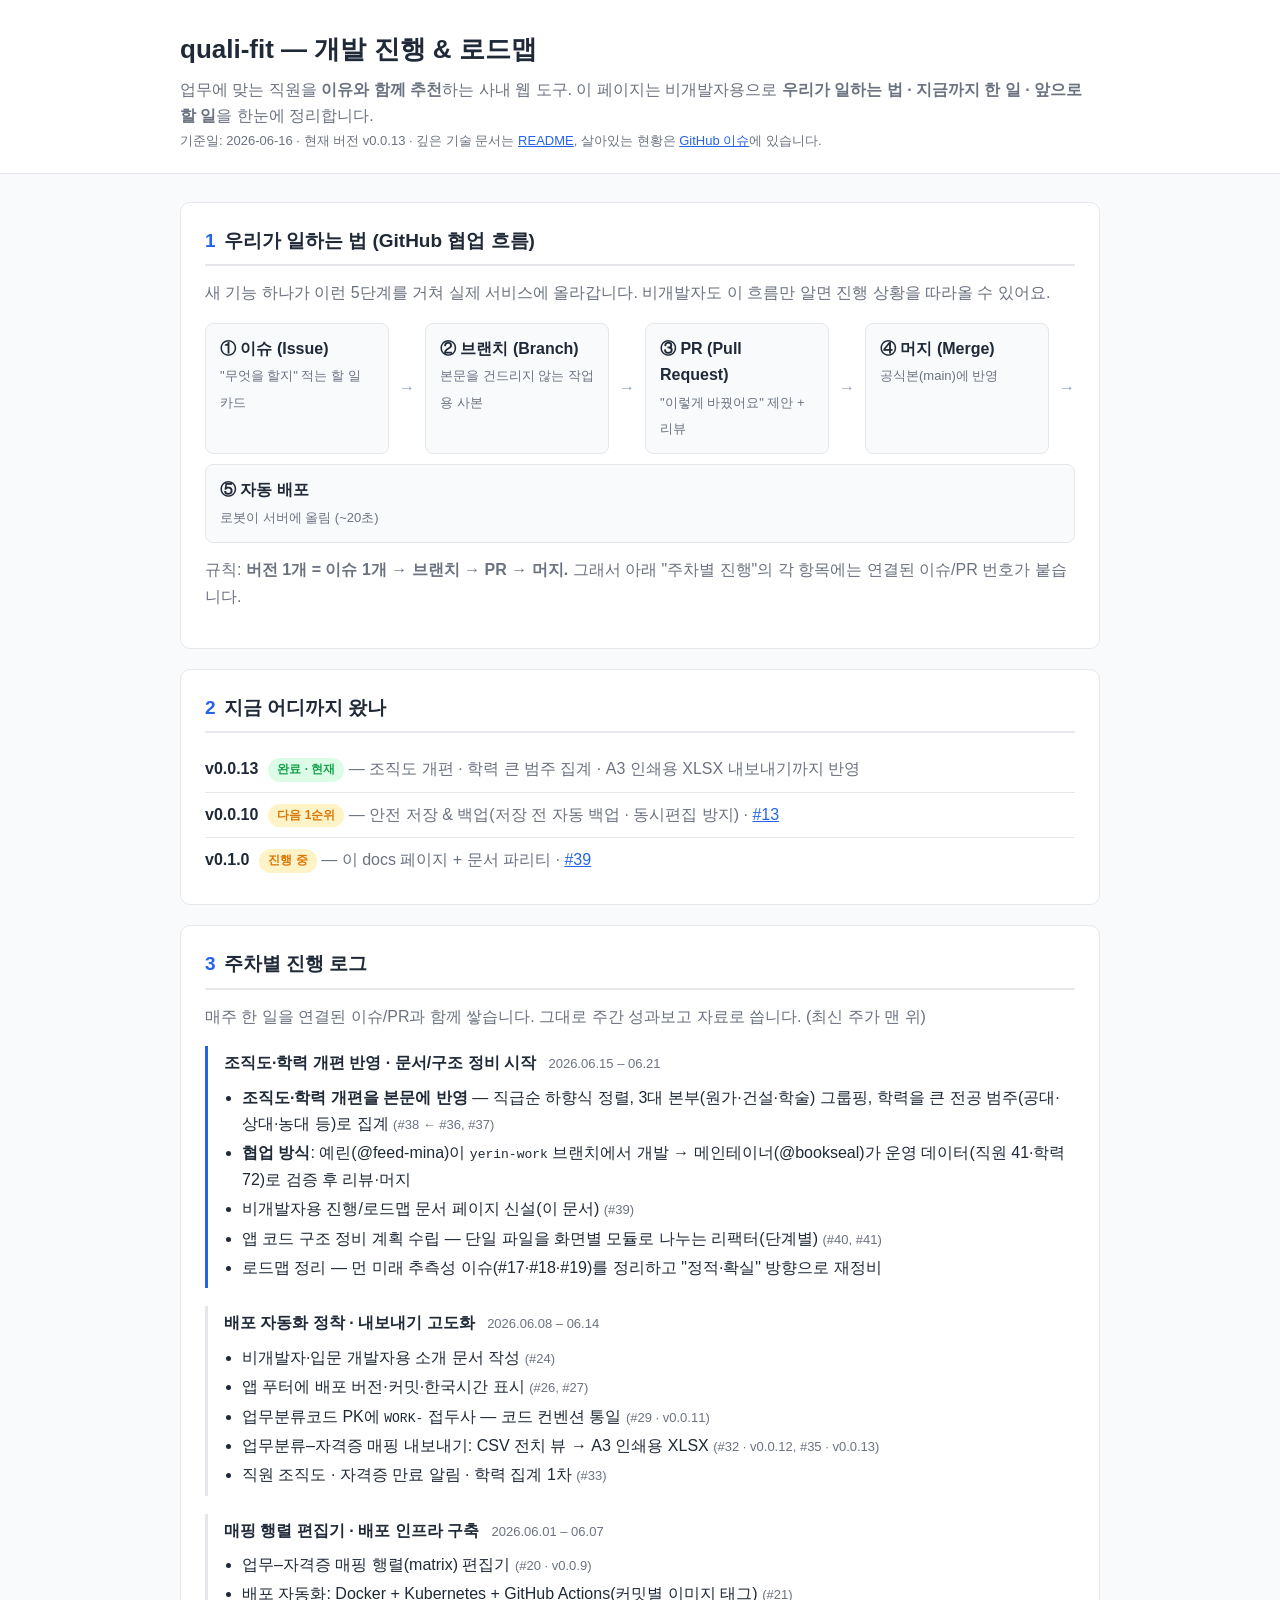
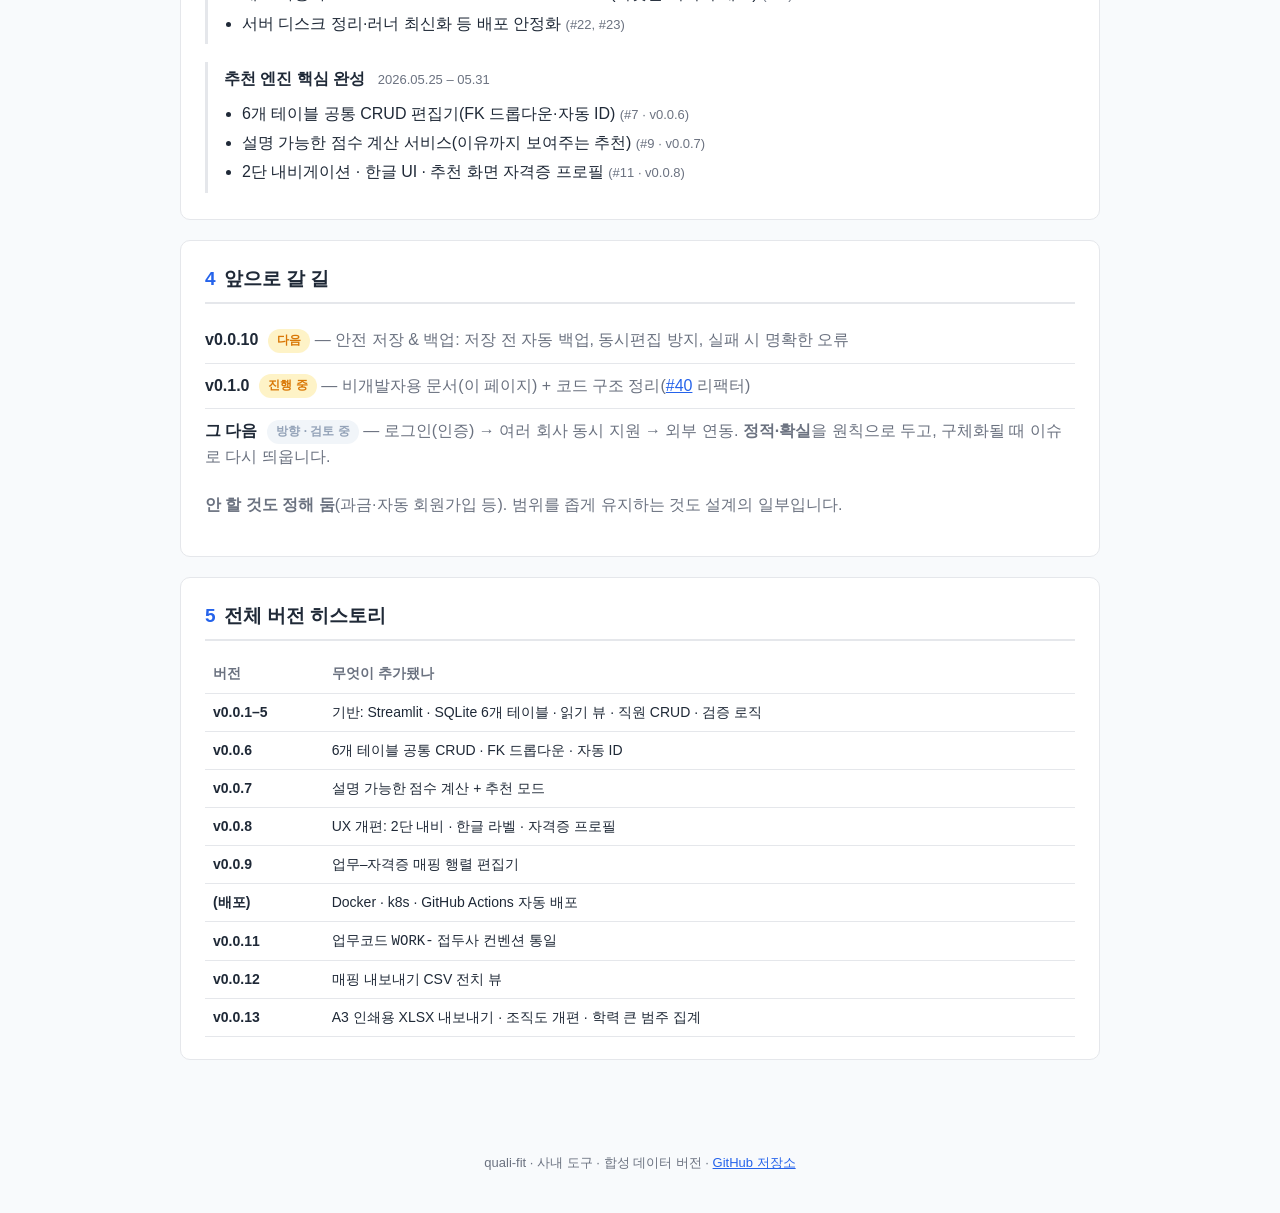
==== docs/index.html @ 5a78678f "docs: 비개발자용 진행/로드맵 정적 페이지 신설 (GitHub Pages) (#39) - docs/index.html + style.css: 순수 HTML/CSS, 빌드/Rea" ====
<!DOCTYPE html>
<html lang="ko">
<head>
  <meta charset="utf-8">
  <meta name="viewport" content="width=device-width, initial-scale=1">
  <title>quali-fit — 개발 진행 & 로드맵</title>
  <link rel="stylesheet" href="style.css">
</head>
<body>

<header class="site">
  <div class="wrap">
    <h1>quali-fit — 개발 진행 &amp; 로드맵</h1>
    <p>업무에 맞는 직원을 <strong>이유와 함께 추천</strong>하는 사내 웹 도구. 이 페이지는 비개발자용으로
       <strong>우리가 일하는 법 · 지금까지 한 일 · 앞으로 할 일</strong>을 한눈에 정리합니다.</p>
    <p class="updated">기준일: 2026-06-16 · 현재 버전 v0.0.13 · 깊은 기술 문서는
       <a href="https://github.com/bookseal/quali-fit/blob/main/README.md">README</a>,
       살아있는 현황은 <a href="https://github.com/bookseal/quali-fit/issues">GitHub 이슈</a>에 있습니다.</p>
  </div>
</header>

<main>
<div class="wrap">

  <!-- 1. 우리가 일하는 법 -->
  <section class="card">
    <h2><span class="num">1</span>우리가 일하는 법 (GitHub 협업 흐름)</h2>
    <p class="lead">새 기능 하나가 이런 5단계를 거쳐 실제 서비스에 올라갑니다. 비개발자도 이 흐름만 알면 진행 상황을 따라올 수 있어요.</p>
    <div class="flow">
      <div class="step"><span class="k">① 이슈 (Issue)</span><span class="d">"무엇을 할지" 적는 할 일 카드</span></div>
      <div class="arrow">→</div>
      <div class="step"><span class="k">② 브랜치 (Branch)</span><span class="d">본문을 건드리지 않는 작업용 사본</span></div>
      <div class="arrow">→</div>
      <div class="step"><span class="k">③ PR (Pull Request)</span><span class="d">"이렇게 바꿨어요" 제안 + 리뷰</span></div>
      <div class="arrow">→</div>
      <div class="step"><span class="k">④ 머지 (Merge)</span><span class="d">공식본(main)에 반영</span></div>
      <div class="arrow">→</div>
      <div class="step"><span class="k">⑤ 자동 배포</span><span class="d">로봇이 서버에 올림 (~20초)</span></div>
    </div>
    <p class="lead" style="margin-top:14px;">규칙: <strong>버전 1개 = 이슈 1개 → 브랜치 → PR → 머지.</strong>
       그래서 아래 "주차별 진행"의 각 항목에는 연결된 이슈/PR 번호가 붙습니다.</p>
  </section>

  <!-- 2. 지금 어디까지 -->
  <section class="card">
    <h2><span class="num">2</span>지금 어디까지 왔나</h2>
    <ul class="road">
      <li><span class="ver">v0.0.13</span><span class="badge done">완료 · 현재</span>
        <span class="desc"> — 조직도 개편 · 학력 큰 범주 집계 · A3 인쇄용 XLSX 내보내기까지 반영</span></li>
      <li><span class="ver">v0.0.10</span><span class="badge next">다음 1순위</span>
        <span class="desc"> — 안전 저장 &amp; 백업(저장 전 자동 백업 · 동시편집 방지) ·
        <a href="https://github.com/bookseal/quali-fit/issues/13">#13</a></span></li>
      <li><span class="ver">v0.1.0</span><span class="badge next">진행 중</span>
        <span class="desc"> — 이 docs 페이지 + 문서 파리티 ·
        <a href="https://github.com/bookseal/quali-fit/issues/39">#39</a></span></li>
    </ul>
  </section>

  <!-- 3. 주차별 진행 로그 (매주 성과보고와 1:1) -->
  <section class="card">
    <h2><span class="num">3</span>주차별 진행 로그</h2>
    <p class="lead">매주 한 일을 연결된 이슈/PR과 함께 쌓습니다. 그대로 주간 성과보고 자료로 씁니다. (최신 주가 맨 위)</p>

    <!-- 초안: PR 기준 자동 정리. 원장님 보고 전 메인테이너가 검토·수정합니다. -->
    <div class="week current">
      <h3>조직도·학력 개편 반영 · 문서/구조 정비 시작 <span class="range">2026.06.15 – 06.21</span></h3>
      <ul>
        <li><strong>조직도·학력 개편을 본문에 반영</strong> — 직급순 하향식 정렬,
            3대 본부(원가·건설·학술) 그룹핑, 학력을 큰 전공 범주(공대·상대·농대 등)로 집계
            <span class="ref">(#38 ← #36, #37)</span></li>
        <li><strong>협업 방식</strong>: 예린(@feed-mina)이 <code>yerin-work</code> 브랜치에서 개발 →
            메인테이너(@bookseal)가 운영 데이터(직원 41·학력 72)로 검증 후 리뷰·머지</li>
        <li>비개발자용 진행/로드맵 문서 페이지 신설(이 문서) <span class="ref">(#39)</span></li>
        <li>앱 코드 구조 정비 계획 수립 — 단일 파일을 화면별 모듈로 나누는 리팩터(단계별) <span class="ref">(#40, #41)</span></li>
        <li>로드맵 정리 — 먼 미래 추측성 이슈(#17·#18·#19)를 정리하고 "정적·확실" 방향으로 재정비</li>
      </ul>
    </div>

    <div class="week">
      <h3>배포 자동화 정착 · 내보내기 고도화 <span class="range">2026.06.08 – 06.14</span></h3>
      <ul>
        <li>비개발자·입문 개발자용 소개 문서 작성 <span class="ref">(#24)</span></li>
        <li>앱 푸터에 배포 버전·커밋·한국시간 표시 <span class="ref">(#26, #27)</span></li>
        <li>업무분류코드 PK에 <code>WORK-</code> 접두사 — 코드 컨벤션 통일 <span class="ref">(#29 · v0.0.11)</span></li>
        <li>업무분류–자격증 매핑 내보내기: CSV 전치 뷰 → A3 인쇄용 XLSX <span class="ref">(#32 · v0.0.12, #35 · v0.0.13)</span></li>
        <li>직원 조직도 · 자격증 만료 알림 · 학력 집계 1차 <span class="ref">(#33)</span></li>
      </ul>
    </div>

    <div class="week">
      <h3>매핑 행렬 편집기 · 배포 인프라 구축 <span class="range">2026.06.01 – 06.07</span></h3>
      <ul>
        <li>업무–자격증 매핑 행렬(matrix) 편집기 <span class="ref">(#20 · v0.0.9)</span></li>
        <li>배포 자동화: Docker + Kubernetes + GitHub Actions(커밋별 이미지 태그) <span class="ref">(#21)</span></li>
        <li>서버 디스크 정리·러너 최신화 등 배포 안정화 <span class="ref">(#22, #23)</span></li>
      </ul>
    </div>

    <div class="week">
      <h3>추천 엔진 핵심 완성 <span class="range">2026.05.25 – 05.31</span></h3>
      <ul>
        <li>6개 테이블 공통 CRUD 편집기(FK 드롭다운·자동 ID) <span class="ref">(#7 · v0.0.6)</span></li>
        <li>설명 가능한 점수 계산 서비스(이유까지 보여주는 추천) <span class="ref">(#9 · v0.0.7)</span></li>
        <li>2단 내비게이션 · 한글 UI · 추천 화면 자격증 프로필 <span class="ref">(#11 · v0.0.8)</span></li>
      </ul>
    </div>
  </section>

  <!-- 4. 앞으로 -->
  <section class="card">
    <h2><span class="num">4</span>앞으로 갈 길</h2>
    <ul class="road">
      <li><span class="ver">v0.0.10</span><span class="badge next">다음</span>
        <span class="desc"> — 안전 저장 &amp; 백업: 저장 전 자동 백업, 동시편집 방지, 실패 시 명확한 오류</span></li>
      <li><span class="ver">v0.1.0</span><span class="badge next">진행 중</span>
        <span class="desc"> — 비개발자용 문서(이 페이지) + 코드 구조 정리(<a href="https://github.com/bookseal/quali-fit/issues/40">#40</a> 리팩터)</span></li>
      <li><span class="ver">그 다음</span><span class="badge later">방향 · 검토 중</span>
        <span class="desc"> — 로그인(인증) → 여러 회사 동시 지원 → 외부 연동.
        <strong>정적·확실</strong>을 원칙으로 두고, 구체화될 때 이슈로 다시 띄웁니다.</span></li>
    </ul>
    <p class="lead" style="margin-top:12px;"><strong>안 할 것도 정해 둠</strong>(과금·자동 회원가입 등).
       범위를 좁게 유지하는 것도 설계의 일부입니다.</p>
  </section>

  <!-- 5. 전체 버전 표 -->
  <section class="card">
    <h2><span class="num">5</span>전체 버전 히스토리</h2>
    <table class="vh">
      <thead><tr><th>버전</th><th>무엇이 추가됐나</th></tr></thead>
      <tbody>
        <tr><td class="v">v0.0.1–5</td><td>기반: Streamlit · SQLite 6개 테이블 · 읽기 뷰 · 직원 CRUD · 검증 로직</td></tr>
        <tr><td class="v">v0.0.6</td><td>6개 테이블 공통 CRUD · FK 드롭다운 · 자동 ID</td></tr>
        <tr><td class="v">v0.0.7</td><td>설명 가능한 점수 계산 + 추천 모드</td></tr>
        <tr><td class="v">v0.0.8</td><td>UX 개편: 2단 내비 · 한글 라벨 · 자격증 프로필</td></tr>
        <tr><td class="v">v0.0.9</td><td>업무–자격증 매핑 행렬 편집기</td></tr>
        <tr><td class="v">(배포)</td><td>Docker · k8s · GitHub Actions 자동 배포</td></tr>
        <tr><td class="v">v0.0.11</td><td>업무코드 <code>WORK-</code> 접두사 컨벤션 통일</td></tr>
        <tr><td class="v">v0.0.12</td><td>매핑 내보내기 CSV 전치 뷰</td></tr>
        <tr><td class="v">v0.0.13</td><td>A3 인쇄용 XLSX 내보내기 · 조직도 개편 · 학력 큰 범주 집계</td></tr>
      </tbody>
    </table>
  </section>

</div>
</main>

<footer class="site">
  <div class="wrap">
    quali-fit · 사내 도구 · 합성 데이터 버전 ·
    <a href="https://github.com/bookseal/quali-fit">GitHub 저장소</a>
  </div>
</footer>

</body>
</html>
---- docs/style.css ----
/* quali-fit 로드맵/진행 docs — 순수 정적 CSS (빌드 없음).
   원칙: 정적·확실, 노트북/모니터 폭 기준, 인쇄(A4) 가능, 외부 의존 없음. */

:root {
  --ink: #1f2937;
  --muted: #6b7280;
  --line: #e5e7eb;
  --bg: #ffffff;
  --soft: #f8fafc;
  --accent: #2563eb;
  --done: #16a34a;
  --next: #d97706;
  --later: #94a3b8;
  --maxw: 960px;
}

* { box-sizing: border-box; }

body {
  margin: 0;
  color: var(--ink);
  background: var(--soft);
  font-family: -apple-system, BlinkMacSystemFont, "Apple SD Gothic Neo",
    "Malgun Gothic", "Noto Sans KR", "Segoe UI", sans-serif;
  line-height: 1.65;
}

.wrap { max-width: var(--maxw); margin: 0 auto; padding: 0 20px; }

header.site {
  background: var(--bg);
  border-bottom: 1px solid var(--line);
}
header.site .wrap { padding-top: 28px; padding-bottom: 22px; }
header.site h1 { margin: 0 0 6px; font-size: 26px; }
header.site p { margin: 0; color: var(--muted); }
.updated { font-size: 13px; color: var(--muted); margin-top: 10px; }

main .wrap { padding-top: 8px; padding-bottom: 48px; }

section.card {
  background: var(--bg);
  border: 1px solid var(--line);
  border-radius: 10px;
  padding: 22px 24px;
  margin: 20px 0;
}
section.card > h2 {
  margin: 0 0 14px;
  font-size: 19px;
  padding-bottom: 8px;
  border-bottom: 2px solid var(--line);
}
section.card > h2 .num { color: var(--accent); margin-right: 8px; }

p.lead { color: var(--muted); margin-top: 0; }

/* 우리가 일하는 법 — 단계 흐름 (순수 CSS, JS 없음) */
.flow {
  display: flex;
  flex-wrap: wrap;
  gap: 10px;
  margin: 6px 0 4px;
}
.flow .step {
  flex: 1 1 150px;
  background: var(--soft);
  border: 1px solid var(--line);
  border-radius: 8px;
  padding: 12px 14px;
}
.flow .step .k { font-weight: 700; display: block; }
.flow .step .d { font-size: 13px; color: var(--muted); }
.flow .arrow { align-self: center; color: var(--later); font-weight: 700; }

/* 상태 뱃지 */
.badge {
  display: inline-block;
  font-size: 12px;
  font-weight: 700;
  padding: 2px 9px;
  border-radius: 999px;
  vertical-align: middle;
}
.badge.done { background: #dcfce7; color: var(--done); }
.badge.next { background: #fef3c7; color: var(--next); }
.badge.later { background: #f1f5f9; color: var(--later); }

/* 주차별 진행 로그 */
.week {
  border-left: 3px solid var(--line);
  padding: 4px 0 4px 16px;
  margin: 0 0 4px;
}
.week + .week { margin-top: 18px; }
.week.current { border-left-color: var(--accent); }
.week h3 { margin: 0 0 2px; font-size: 16px; }
.week .range { color: var(--muted); font-size: 13px; font-weight: 400; margin-left: 8px; }
.week ul { margin: 8px 0 0; padding-left: 18px; }
.week li { margin: 3px 0; }
.week .ref { color: var(--muted); font-size: 13px; }

/* 로드맵 */
.road { list-style: none; margin: 0; padding: 0; }
.road li { padding: 9px 0; border-bottom: 1px solid var(--line); }
.road li:last-child { border-bottom: none; }
.road .ver { font-weight: 700; margin-right: 10px; }
.road .desc { color: var(--muted); }

table.vh { width: 100%; border-collapse: collapse; font-size: 14px; }
table.vh th, table.vh td { text-align: left; padding: 7px 8px; border-bottom: 1px solid var(--line); }
table.vh th { color: var(--muted); font-weight: 600; }
table.vh td.v { font-weight: 700; white-space: nowrap; }

a { color: var(--accent); }
footer.site { color: var(--muted); font-size: 13px; text-align: center; padding: 24px 0 40px; }

/* 인쇄(A4) — 주간 성과보고 출력용 */
@media print {
  body { background: #fff; }
  section.card { border: none; padding: 8px 0; margin: 8px 0; page-break-inside: avoid; }
  header.site { border-bottom: 1px solid #000; }
  a { color: #000; text-decoration: none; }
  .badge { border: 1px solid #999; }
}
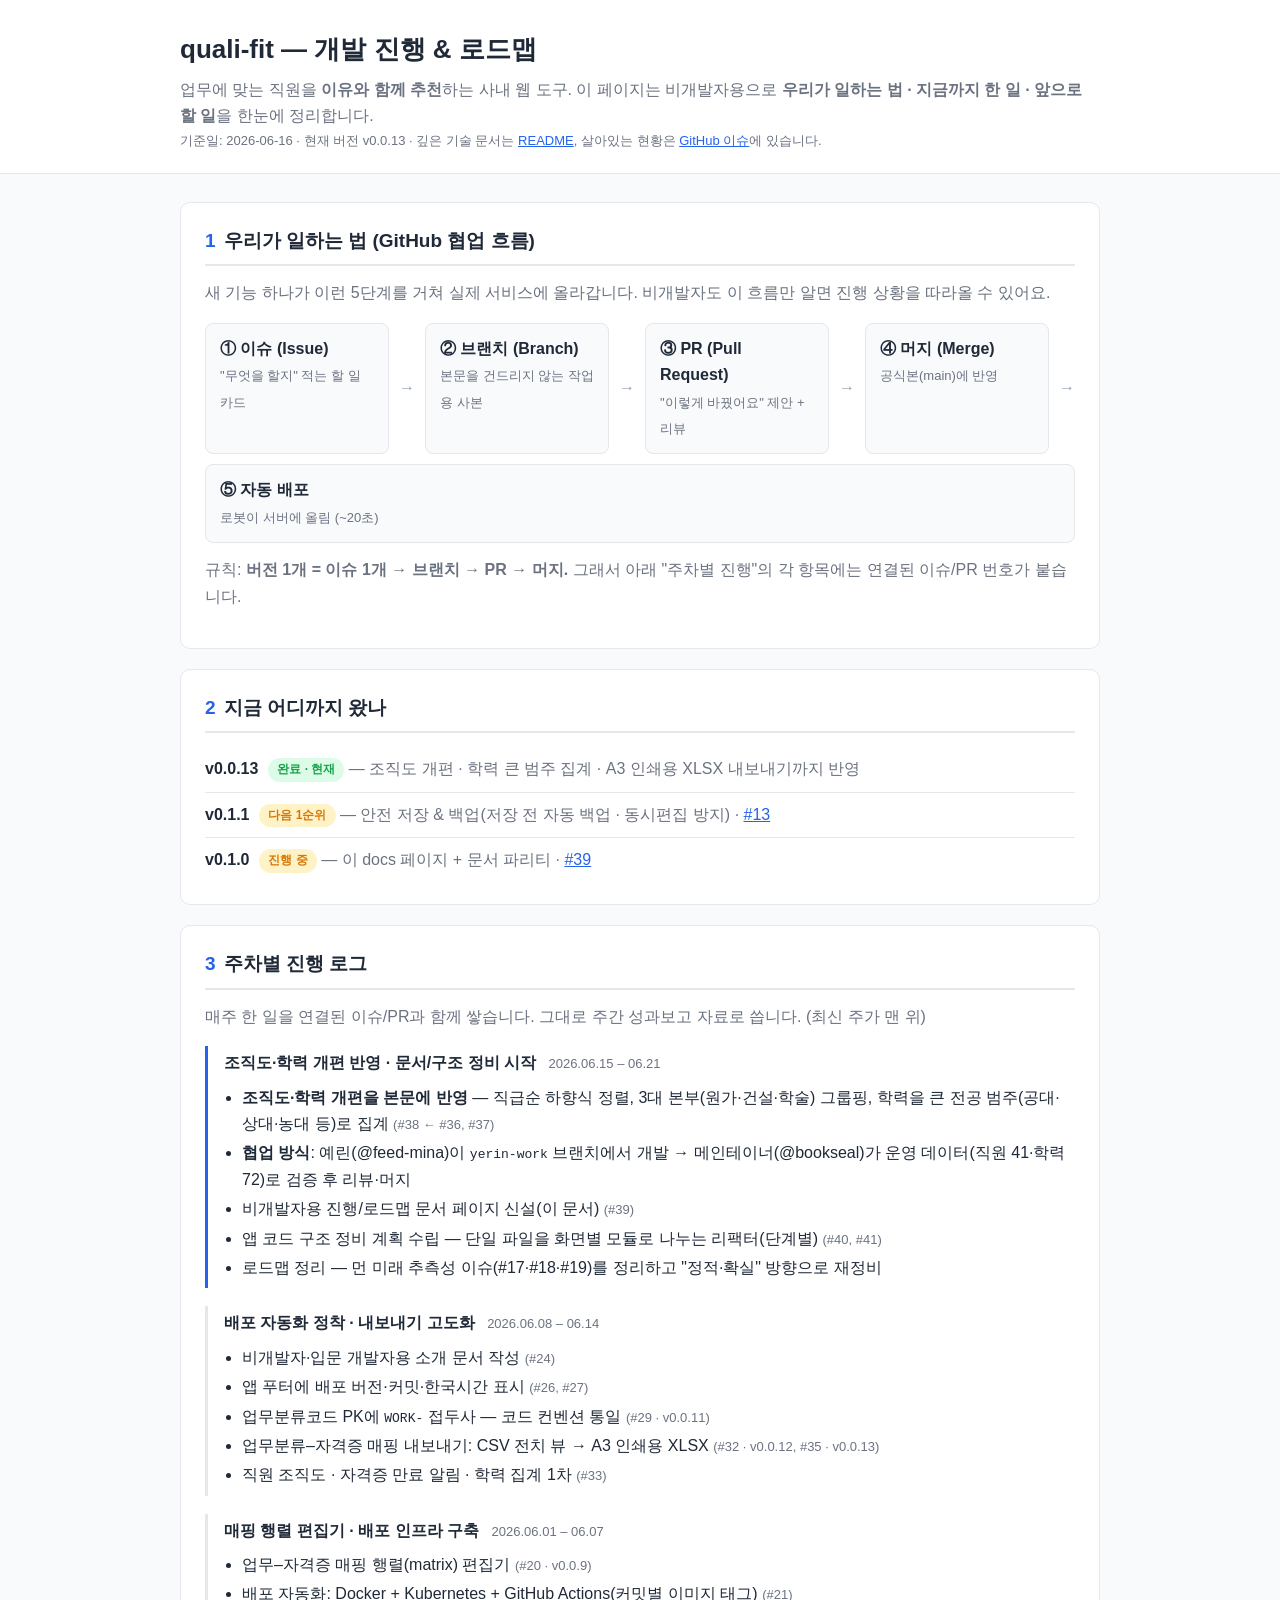
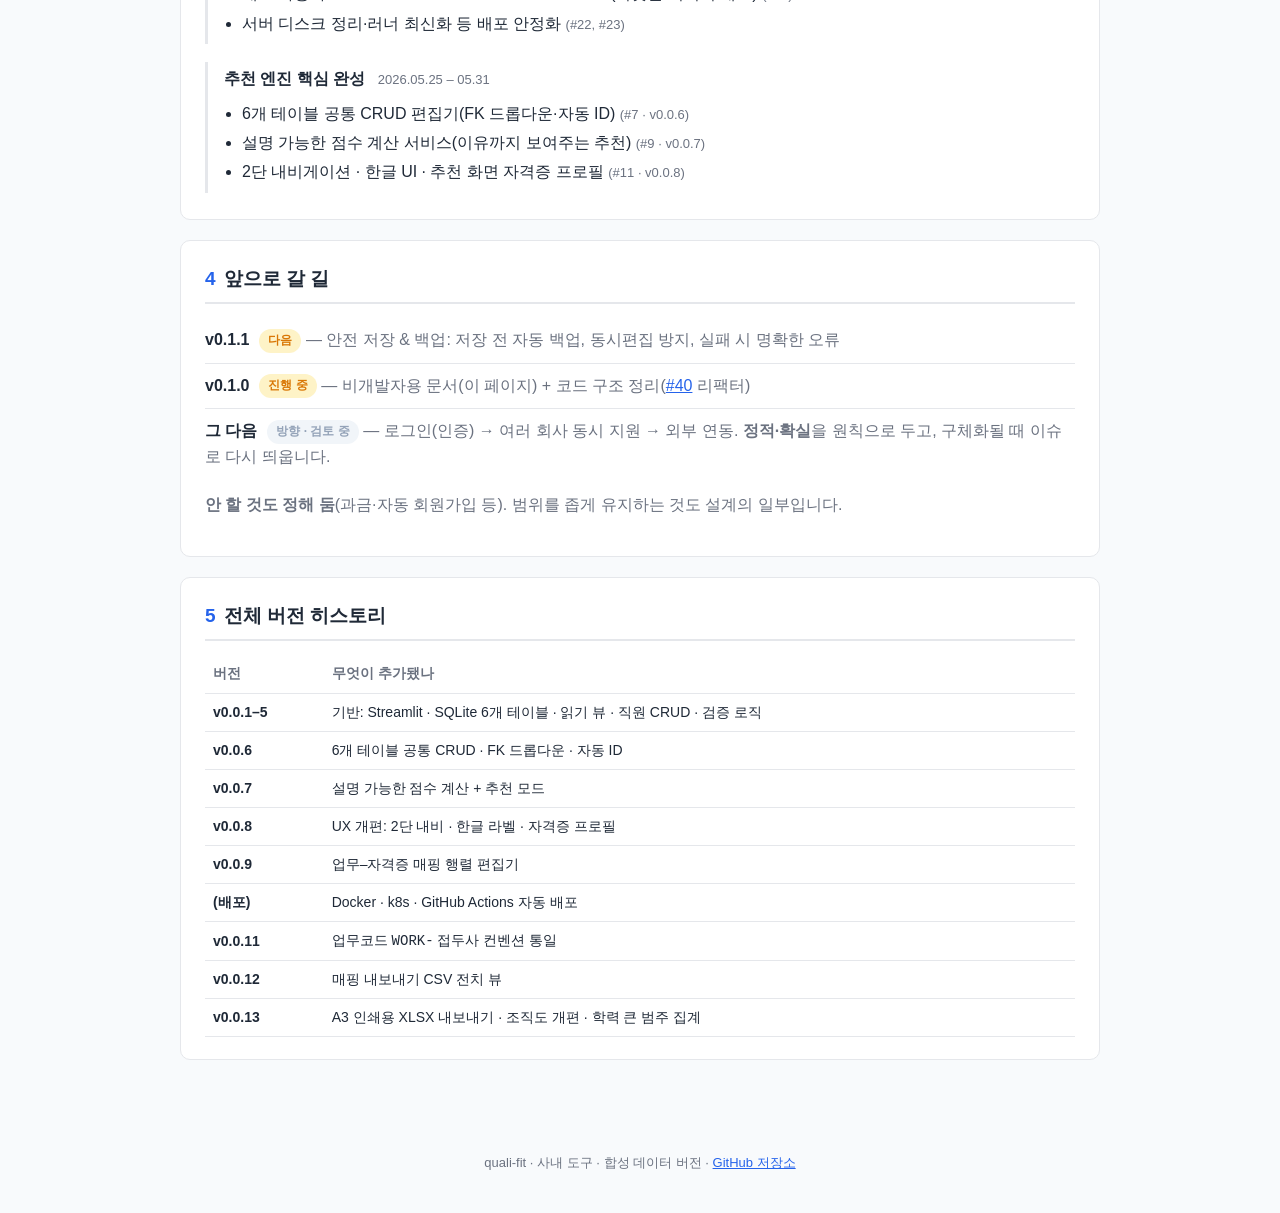
==== commit 994275e1: "docs: 다음 버전 라벨 v0.0.10 → v0.1.1 (진행 페이지) (#13) docs 페이지가 v0.1.0이 되면서 안전저장/백업을 v0.1.1로 재명명.  Co-Autho" ====
--- a/docs/index.html
+++ b/docs/index.html
@@ -47,7 +47,7 @@
     <ul class="road">
       <li><span class="ver">v0.0.13</span><span class="badge done">완료 · 현재</span>
         <span class="desc"> — 조직도 개편 · 학력 큰 범주 집계 · A3 인쇄용 XLSX 내보내기까지 반영</span></li>
-      <li><span class="ver">v0.0.10</span><span class="badge next">다음 1순위</span>
+      <li><span class="ver">v0.1.1</span><span class="badge next">다음 1순위</span>
         <span class="desc"> — 안전 저장 &amp; 백업(저장 전 자동 백업 · 동시편집 방지) ·
         <a href="https://github.com/bookseal/quali-fit/issues/13">#13</a></span></li>
       <li><span class="ver">v0.1.0</span><span class="badge next">진행 중</span>
@@ -110,7 +110,7 @@
   <section class="card">
     <h2><span class="num">4</span>앞으로 갈 길</h2>
     <ul class="road">
-      <li><span class="ver">v0.0.10</span><span class="badge next">다음</span>
+      <li><span class="ver">v0.1.1</span><span class="badge next">다음</span>
         <span class="desc"> — 안전 저장 &amp; 백업: 저장 전 자동 백업, 동시편집 방지, 실패 시 명확한 오류</span></li>
       <li><span class="ver">v0.1.0</span><span class="badge next">진행 중</span>
         <span class="desc"> — 비개발자용 문서(이 페이지) + 코드 구조 정리(<a href="https://github.com/bookseal/quali-fit/issues/40">#40</a> 리팩터)</span></li>
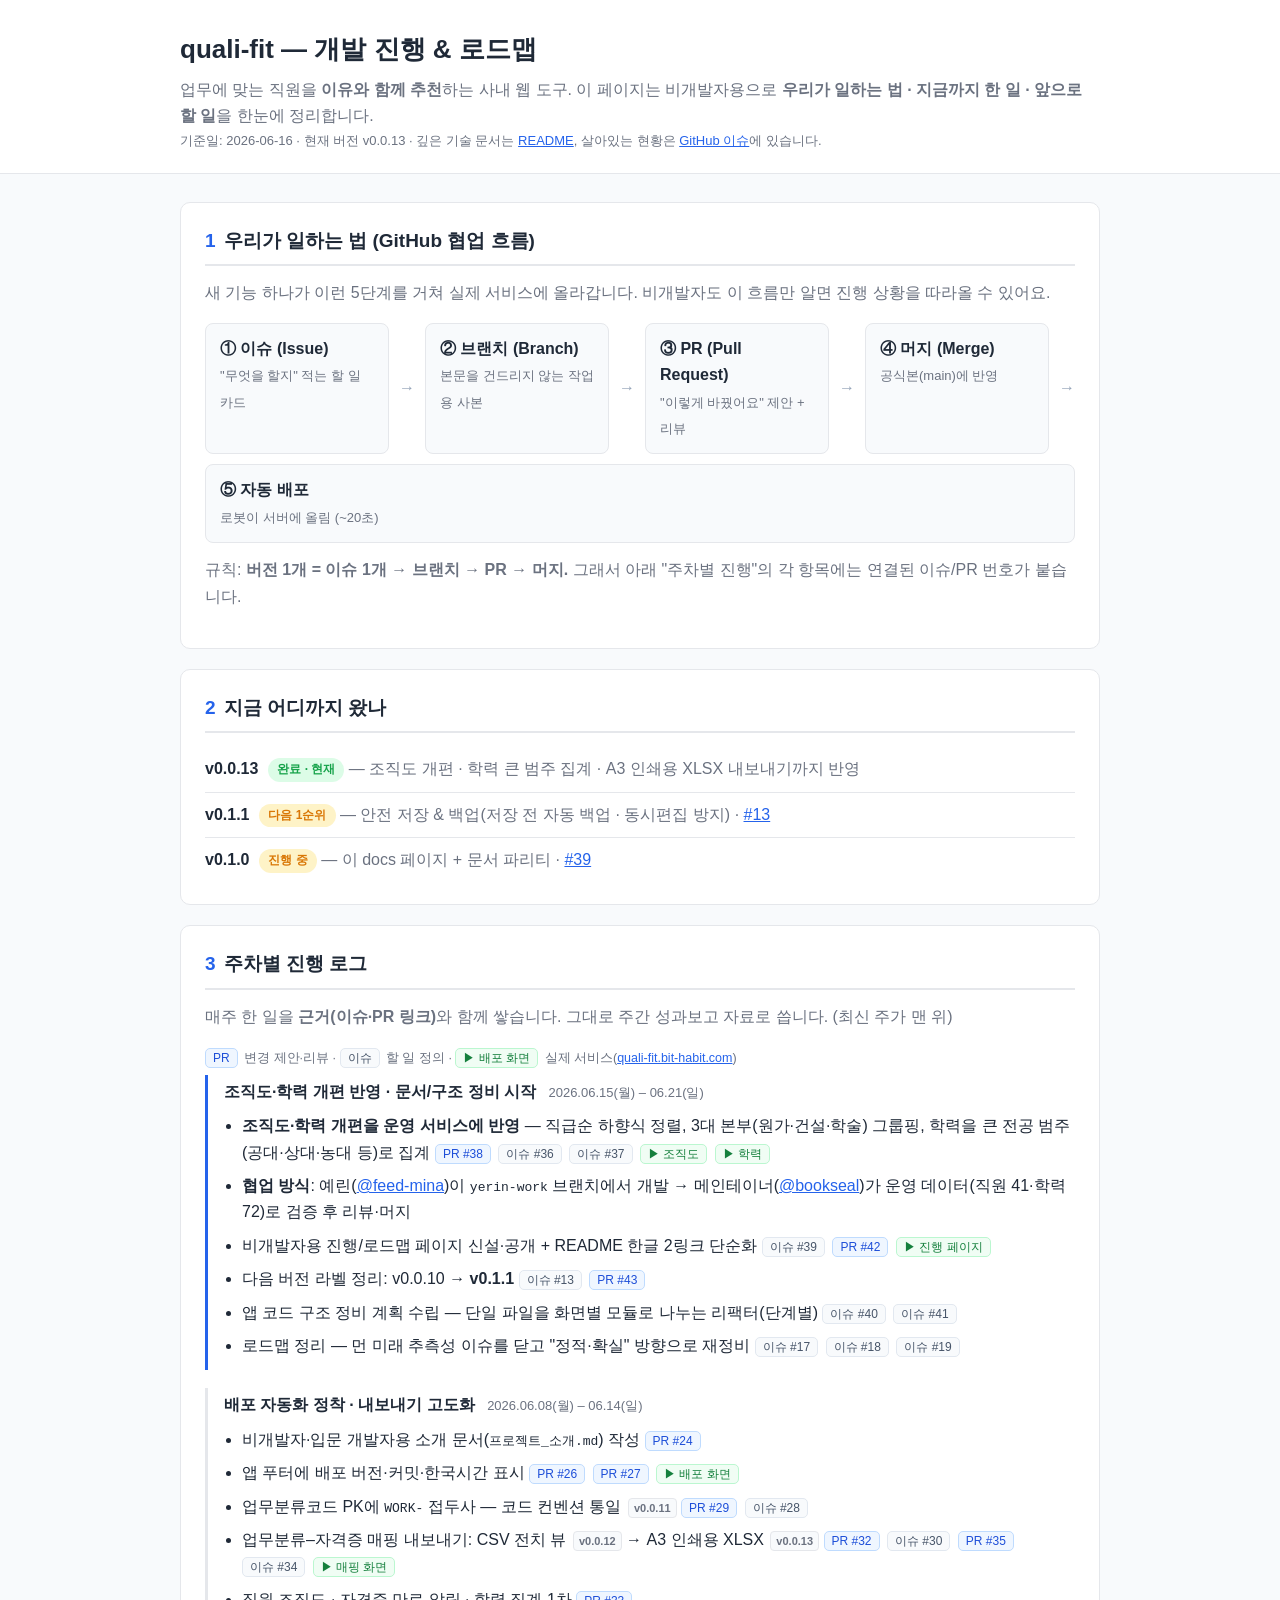
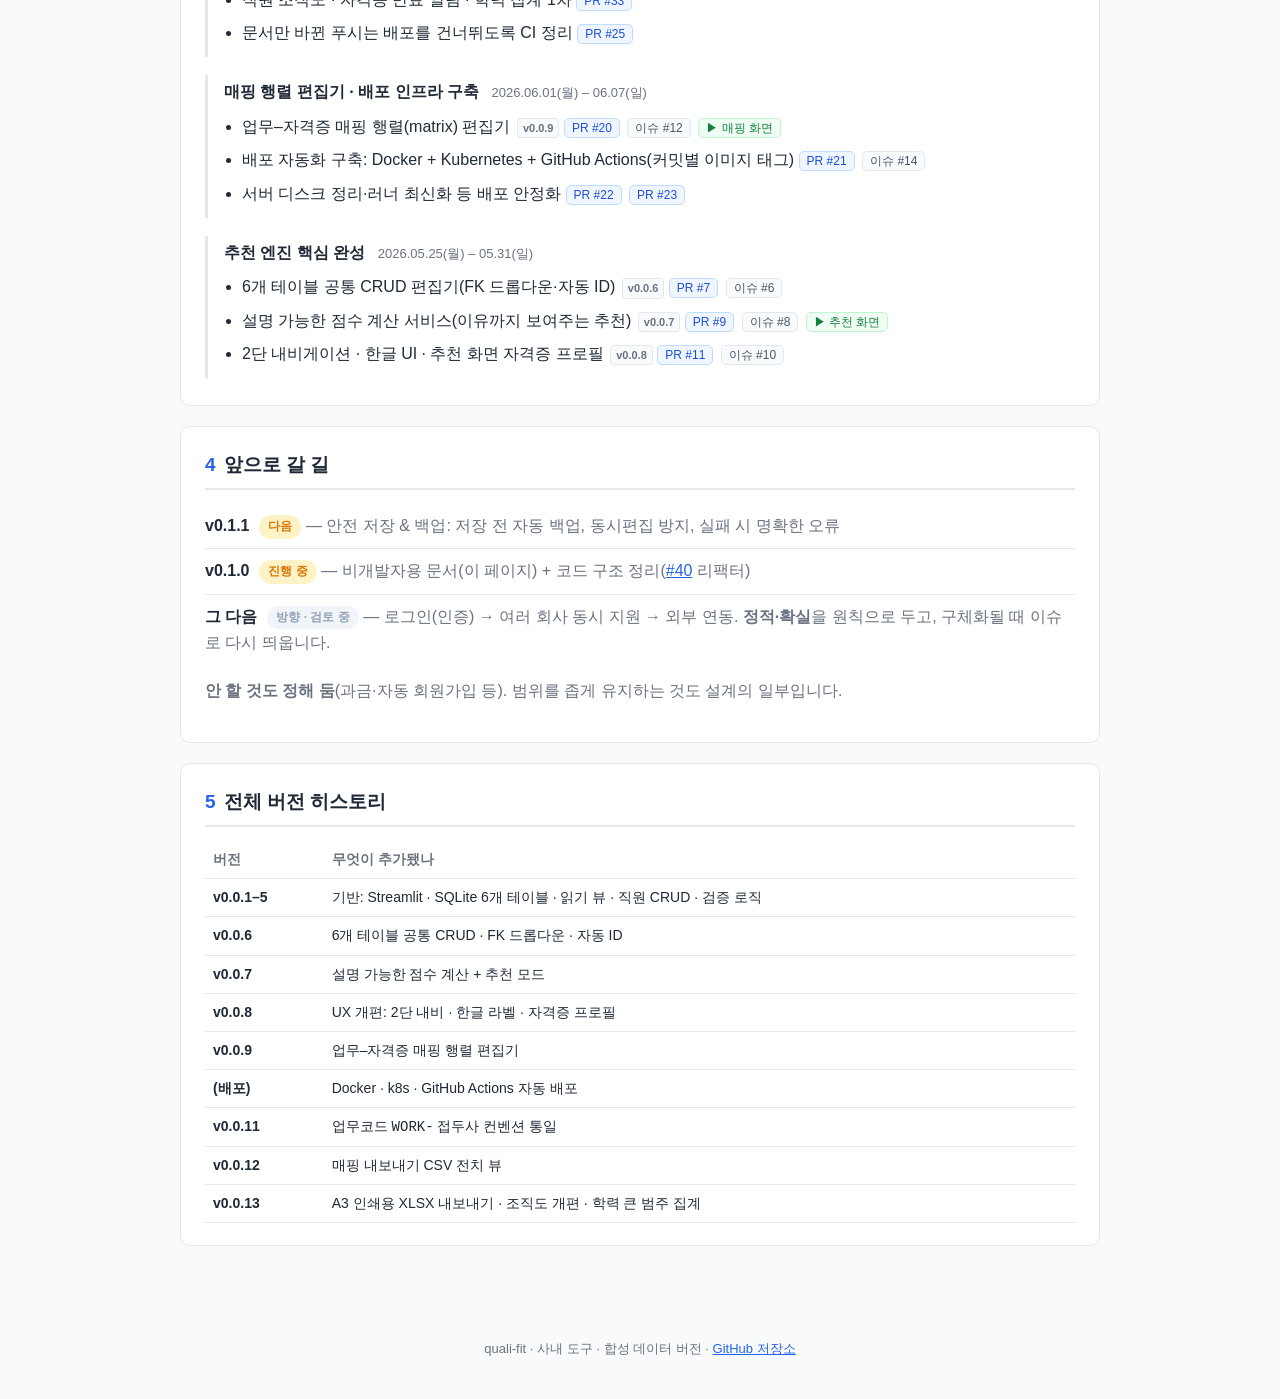
==== commit b1cfefe9: "docs: 주차별 로그에 근거 강화 + 에이전트 작업 지침(CLAUDE.md) - 주차별 진행 로그: 날짜에 요일(월~일) 표기, PR/이슈를 칩으로 구분·전부 링크,   사용자 " ====
--- a/docs/index.html
+++ b/docs/index.html
@@ -59,49 +59,140 @@
   <!-- 3. 주차별 진행 로그 (매주 성과보고와 1:1) -->
   <section class="card">
     <h2><span class="num">3</span>주차별 진행 로그</h2>
-    <p class="lead">매주 한 일을 연결된 이슈/PR과 함께 쌓습니다. 그대로 주간 성과보고 자료로 씁니다. (최신 주가 맨 위)</p>
-
-    <!-- 초안: PR 기준 자동 정리. 원장님 보고 전 메인테이너가 검토·수정합니다. -->
+    <p class="lead">매주 한 일을 <strong>근거(이슈·PR 링크)</strong>와 함께 쌓습니다. 그대로 주간 성과보고 자료로 씁니다. (최신 주가 맨 위)</p>
+    <p class="legend">
+      <span class="refs"><a class="pr" href="https://github.com/bookseal/quali-fit/pulls">PR</a></span> 변경 제안·리뷰 ·
+      <span class="refs"><a class="iss" href="https://github.com/bookseal/quali-fit/issues">이슈</a></span> 할 일 정의 ·
+      <span class="refs"><a class="live" href="https://quali-fit.bit-habit.com">▶ 배포 화면</a></span> 실제 서비스(<a href="https://quali-fit.bit-habit.com">quali-fit.bit-habit.com</a>)
+    </p>
+
+    <!-- 초안: PR/이슈 기준 정리. 원장님 보고 전 메인테이너가 검토·수정합니다. -->
     <div class="week current">
-      <h3>조직도·학력 개편 반영 · 문서/구조 정비 시작 <span class="range">2026.06.15 – 06.21</span></h3>
-      <ul>
-        <li><strong>조직도·학력 개편을 본문에 반영</strong> — 직급순 하향식 정렬,
-            3대 본부(원가·건설·학술) 그룹핑, 학력을 큰 전공 범주(공대·상대·농대 등)로 집계
-            <span class="ref">(#38 ← #36, #37)</span></li>
-        <li><strong>협업 방식</strong>: 예린(@feed-mina)이 <code>yerin-work</code> 브랜치에서 개발 →
-            메인테이너(@bookseal)가 운영 데이터(직원 41·학력 72)로 검증 후 리뷰·머지</li>
-        <li>비개발자용 진행/로드맵 문서 페이지 신설(이 문서) <span class="ref">(#39)</span></li>
-        <li>앱 코드 구조 정비 계획 수립 — 단일 파일을 화면별 모듈로 나누는 리팩터(단계별) <span class="ref">(#40, #41)</span></li>
-        <li>로드맵 정리 — 먼 미래 추측성 이슈(#17·#18·#19)를 정리하고 "정적·확실" 방향으로 재정비</li>
+      <h3>조직도·학력 개편 반영 · 문서/구조 정비 시작 <span class="range">2026.06.15(월) – 06.21(일)</span></h3>
+      <ul>
+        <li><strong>조직도·학력 개편을 운영 서비스에 반영</strong> — 직급순 하향식 정렬, 3대 본부(원가·건설·학술) 그룹핑, 학력을 큰 전공 범주(공대·상대·농대 등)로 집계
+          <span class="refs">
+            <a class="pr" href="https://github.com/bookseal/quali-fit/pull/38">PR #38</a>
+            <a class="iss" href="https://github.com/bookseal/quali-fit/issues/36">이슈 #36</a>
+            <a class="iss" href="https://github.com/bookseal/quali-fit/issues/37">이슈 #37</a>
+            <a class="live" href="https://quali-fit.bit-habit.com/?mode=manage&amp;cat=employee_group&amp;svc=employee">▶ 조직도</a>
+            <a class="live" href="https://quali-fit.bit-habit.com/?mode=manage&amp;cat=employee_group&amp;svc=education">▶ 학력</a>
+          </span>
+        </li>
+        <li><strong>협업 방식</strong>: 예린(<a href="https://github.com/feed-mina">@feed-mina</a>)이 <code>yerin-work</code> 브랜치에서 개발 → 메인테이너(<a href="https://github.com/bookseal">@bookseal</a>)가 운영 데이터(직원 41·학력 72)로 검증 후 리뷰·머지</li>
+        <li>비개발자용 진행/로드맵 페이지 신설·공개 + README 한글 2링크 단순화
+          <span class="refs">
+            <a class="iss" href="https://github.com/bookseal/quali-fit/issues/39">이슈 #39</a>
+            <a class="pr" href="https://github.com/bookseal/quali-fit/pull/42">PR #42</a>
+            <a class="live" href="https://bookseal.github.io/quali-fit/">▶ 진행 페이지</a>
+          </span>
+        </li>
+        <li>다음 버전 라벨 정리: v0.0.10 → <strong>v0.1.1</strong>
+          <span class="refs">
+            <a class="iss" href="https://github.com/bookseal/quali-fit/issues/13">이슈 #13</a>
+            <a class="pr" href="https://github.com/bookseal/quali-fit/pull/43">PR #43</a>
+          </span>
+        </li>
+        <li>앱 코드 구조 정비 계획 수립 — 단일 파일을 화면별 모듈로 나누는 리팩터(단계별)
+          <span class="refs">
+            <a class="iss" href="https://github.com/bookseal/quali-fit/issues/40">이슈 #40</a>
+            <a class="iss" href="https://github.com/bookseal/quali-fit/issues/41">이슈 #41</a>
+          </span>
+        </li>
+        <li>로드맵 정리 — 먼 미래 추측성 이슈를 닫고 "정적·확실" 방향으로 재정비
+          <span class="refs">
+            <a class="iss" href="https://github.com/bookseal/quali-fit/issues/17">이슈 #17</a>
+            <a class="iss" href="https://github.com/bookseal/quali-fit/issues/18">이슈 #18</a>
+            <a class="iss" href="https://github.com/bookseal/quali-fit/issues/19">이슈 #19</a>
+          </span>
+        </li>
       </ul>
     </div>
 
     <div class="week">
-      <h3>배포 자동화 정착 · 내보내기 고도화 <span class="range">2026.06.08 – 06.14</span></h3>
-      <ul>
-        <li>비개발자·입문 개발자용 소개 문서 작성 <span class="ref">(#24)</span></li>
-        <li>앱 푸터에 배포 버전·커밋·한국시간 표시 <span class="ref">(#26, #27)</span></li>
-        <li>업무분류코드 PK에 <code>WORK-</code> 접두사 — 코드 컨벤션 통일 <span class="ref">(#29 · v0.0.11)</span></li>
-        <li>업무분류–자격증 매핑 내보내기: CSV 전치 뷰 → A3 인쇄용 XLSX <span class="ref">(#32 · v0.0.12, #35 · v0.0.13)</span></li>
-        <li>직원 조직도 · 자격증 만료 알림 · 학력 집계 1차 <span class="ref">(#33)</span></li>
+      <h3>배포 자동화 정착 · 내보내기 고도화 <span class="range">2026.06.08(월) – 06.14(일)</span></h3>
+      <ul>
+        <li>비개발자·입문 개발자용 소개 문서(<code>프로젝트_소개.md</code>) 작성
+          <span class="refs"><a class="pr" href="https://github.com/bookseal/quali-fit/pull/24">PR #24</a></span>
+        </li>
+        <li>앱 푸터에 배포 버전·커밋·한국시간 표시
+          <span class="refs">
+            <a class="pr" href="https://github.com/bookseal/quali-fit/pull/26">PR #26</a>
+            <a class="pr" href="https://github.com/bookseal/quali-fit/pull/27">PR #27</a>
+            <a class="live" href="https://quali-fit.bit-habit.com">▶ 배포 화면</a>
+          </span>
+        </li>
+        <li>업무분류코드 PK에 <code>WORK-</code> 접두사 — 코드 컨벤션 통일 <span class="ver-tag">v0.0.11</span>
+          <span class="refs">
+            <a class="pr" href="https://github.com/bookseal/quali-fit/pull/29">PR #29</a>
+            <a class="iss" href="https://github.com/bookseal/quali-fit/issues/28">이슈 #28</a>
+          </span>
+        </li>
+        <li>업무분류–자격증 매핑 내보내기: CSV 전치 뷰 <span class="ver-tag">v0.0.12</span> → A3 인쇄용 XLSX <span class="ver-tag">v0.0.13</span>
+          <span class="refs">
+            <a class="pr" href="https://github.com/bookseal/quali-fit/pull/32">PR #32</a>
+            <a class="iss" href="https://github.com/bookseal/quali-fit/issues/30">이슈 #30</a>
+            <a class="pr" href="https://github.com/bookseal/quali-fit/pull/35">PR #35</a>
+            <a class="iss" href="https://github.com/bookseal/quali-fit/issues/34">이슈 #34</a>
+            <a class="live" href="https://quali-fit.bit-habit.com/?mode=manage&amp;cat=work_group&amp;svc=work_code_cert_map">▶ 매핑 화면</a>
+          </span>
+        </li>
+        <li>직원 조직도 · 자격증 만료 알림 · 학력 집계 1차
+          <span class="refs"><a class="pr" href="https://github.com/bookseal/quali-fit/pull/33">PR #33</a></span>
+        </li>
+        <li>문서만 바뀐 푸시는 배포를 건너뛰도록 CI 정리
+          <span class="refs"><a class="pr" href="https://github.com/bookseal/quali-fit/pull/25">PR #25</a></span>
+        </li>
       </ul>
     </div>
 
     <div class="week">
-      <h3>매핑 행렬 편집기 · 배포 인프라 구축 <span class="range">2026.06.01 – 06.07</span></h3>
-      <ul>
-        <li>업무–자격증 매핑 행렬(matrix) 편집기 <span class="ref">(#20 · v0.0.9)</span></li>
-        <li>배포 자동화: Docker + Kubernetes + GitHub Actions(커밋별 이미지 태그) <span class="ref">(#21)</span></li>
-        <li>서버 디스크 정리·러너 최신화 등 배포 안정화 <span class="ref">(#22, #23)</span></li>
+      <h3>매핑 행렬 편집기 · 배포 인프라 구축 <span class="range">2026.06.01(월) – 06.07(일)</span></h3>
+      <ul>
+        <li>업무–자격증 매핑 행렬(matrix) 편집기 <span class="ver-tag">v0.0.9</span>
+          <span class="refs">
+            <a class="pr" href="https://github.com/bookseal/quali-fit/pull/20">PR #20</a>
+            <a class="iss" href="https://github.com/bookseal/quali-fit/issues/12">이슈 #12</a>
+            <a class="live" href="https://quali-fit.bit-habit.com/?mode=manage&amp;cat=work_group&amp;svc=work_code_cert_map">▶ 매핑 화면</a>
+          </span>
+        </li>
+        <li>배포 자동화 구축: Docker + Kubernetes + GitHub Actions(커밋별 이미지 태그)
+          <span class="refs">
+            <a class="pr" href="https://github.com/bookseal/quali-fit/pull/21">PR #21</a>
+            <a class="iss" href="https://github.com/bookseal/quali-fit/issues/14">이슈 #14</a>
+          </span>
+        </li>
+        <li>서버 디스크 정리·러너 최신화 등 배포 안정화
+          <span class="refs">
+            <a class="pr" href="https://github.com/bookseal/quali-fit/pull/22">PR #22</a>
+            <a class="pr" href="https://github.com/bookseal/quali-fit/pull/23">PR #23</a>
+          </span>
+        </li>
       </ul>
     </div>
 
     <div class="week">
-      <h3>추천 엔진 핵심 완성 <span class="range">2026.05.25 – 05.31</span></h3>
-      <ul>
-        <li>6개 테이블 공통 CRUD 편집기(FK 드롭다운·자동 ID) <span class="ref">(#7 · v0.0.6)</span></li>
-        <li>설명 가능한 점수 계산 서비스(이유까지 보여주는 추천) <span class="ref">(#9 · v0.0.7)</span></li>
-        <li>2단 내비게이션 · 한글 UI · 추천 화면 자격증 프로필 <span class="ref">(#11 · v0.0.8)</span></li>
+      <h3>추천 엔진 핵심 완성 <span class="range">2026.05.25(월) – 05.31(일)</span></h3>
+      <ul>
+        <li>6개 테이블 공통 CRUD 편집기(FK 드롭다운·자동 ID) <span class="ver-tag">v0.0.6</span>
+          <span class="refs">
+            <a class="pr" href="https://github.com/bookseal/quali-fit/pull/7">PR #7</a>
+            <a class="iss" href="https://github.com/bookseal/quali-fit/issues/6">이슈 #6</a>
+          </span>
+        </li>
+        <li>설명 가능한 점수 계산 서비스(이유까지 보여주는 추천) <span class="ver-tag">v0.0.7</span>
+          <span class="refs">
+            <a class="pr" href="https://github.com/bookseal/quali-fit/pull/9">PR #9</a>
+            <a class="iss" href="https://github.com/bookseal/quali-fit/issues/8">이슈 #8</a>
+            <a class="live" href="https://quali-fit.bit-habit.com/?mode=recommend">▶ 추천 화면</a>
+          </span>
+        </li>
+        <li>2단 내비게이션 · 한글 UI · 추천 화면 자격증 프로필 <span class="ver-tag">v0.0.8</span>
+          <span class="refs">
+            <a class="pr" href="https://github.com/bookseal/quali-fit/pull/11">PR #11</a>
+            <a class="iss" href="https://github.com/bookseal/quali-fit/issues/10">이슈 #10</a>
+          </span>
+        </li>
       </ul>
     </div>
   </section>
--- a/docs/style.css
+++ b/docs/style.css
@@ -97,8 +97,40 @@
 .week h3 { margin: 0 0 2px; font-size: 16px; }
 .week .range { color: var(--muted); font-size: 13px; font-weight: 400; margin-left: 8px; }
 .week ul { margin: 8px 0 0; padding-left: 18px; }
-.week li { margin: 3px 0; }
+.week li { margin: 7px 0; }
 .week .ref { color: var(--muted); font-size: 13px; }
+
+/* 근거 칩: PR / 이슈 / 배포 화면 — 한눈에 구분 + 링크 */
+.refs { display: inline; }
+.refs a {
+  display: inline-block;
+  font-size: 12px;
+  line-height: 1.5;
+  padding: 0 7px;
+  margin: 2px 3px 0 0;
+  border-radius: 5px;
+  border: 1px solid;
+  text-decoration: none;
+  white-space: nowrap;
+}
+.refs a.pr   { color: #1d4ed8; background: #eff6ff; border-color: #bfdbfe; }
+.refs a.iss  { color: #475569; background: #f8fafc; border-color: #e2e8f0; }
+.refs a.live { color: #15803d; background: #f0fdf4; border-color: #bbf7d0; }
+.refs a:hover { filter: brightness(0.96); }
+
+.legend { font-size: 12.5px; color: var(--muted); margin: 0 0 6px; }
+
+.ver-tag {
+  display: inline-block;
+  font-size: 11px;
+  font-weight: 700;
+  color: var(--muted);
+  background: var(--soft);
+  border: 1px solid var(--line);
+  border-radius: 4px;
+  padding: 0 5px;
+  margin-left: 2px;
+}
 
 /* 로드맵 */
 .road { list-style: none; margin: 0; padding: 0; }
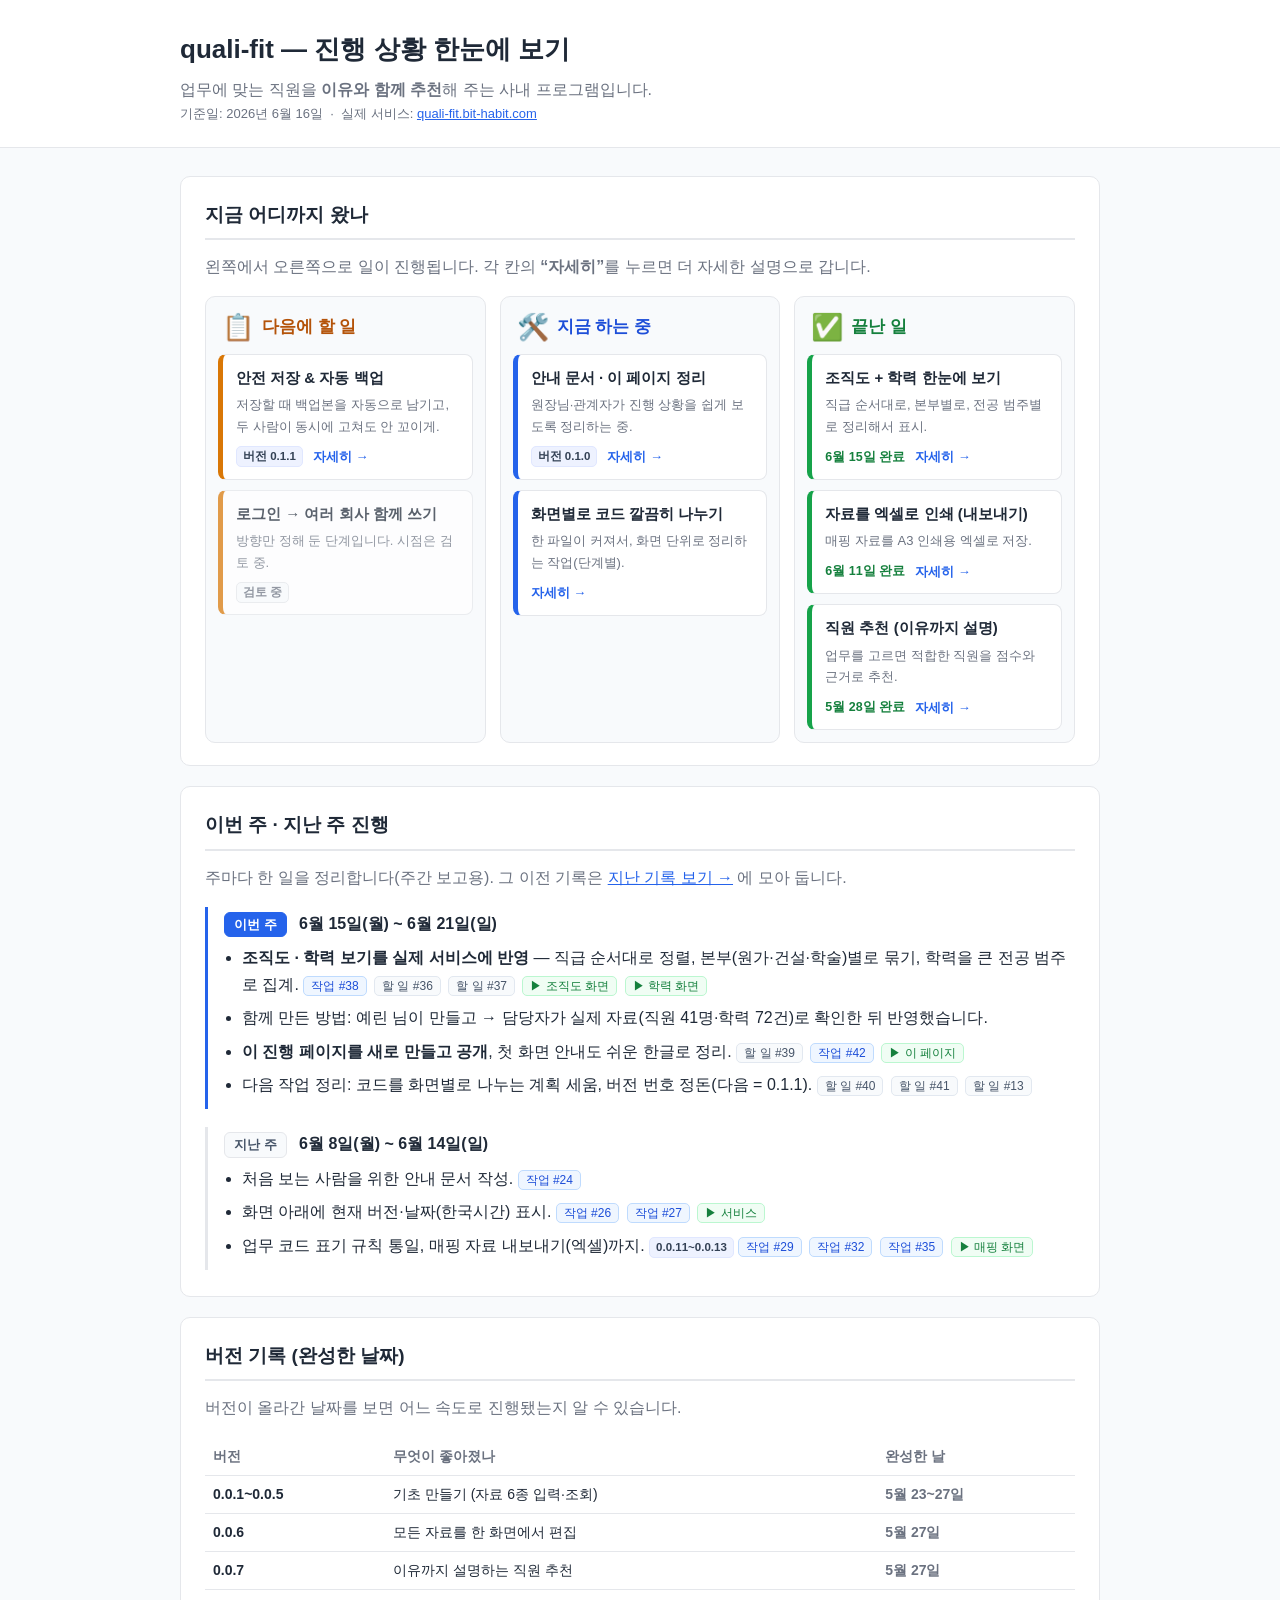
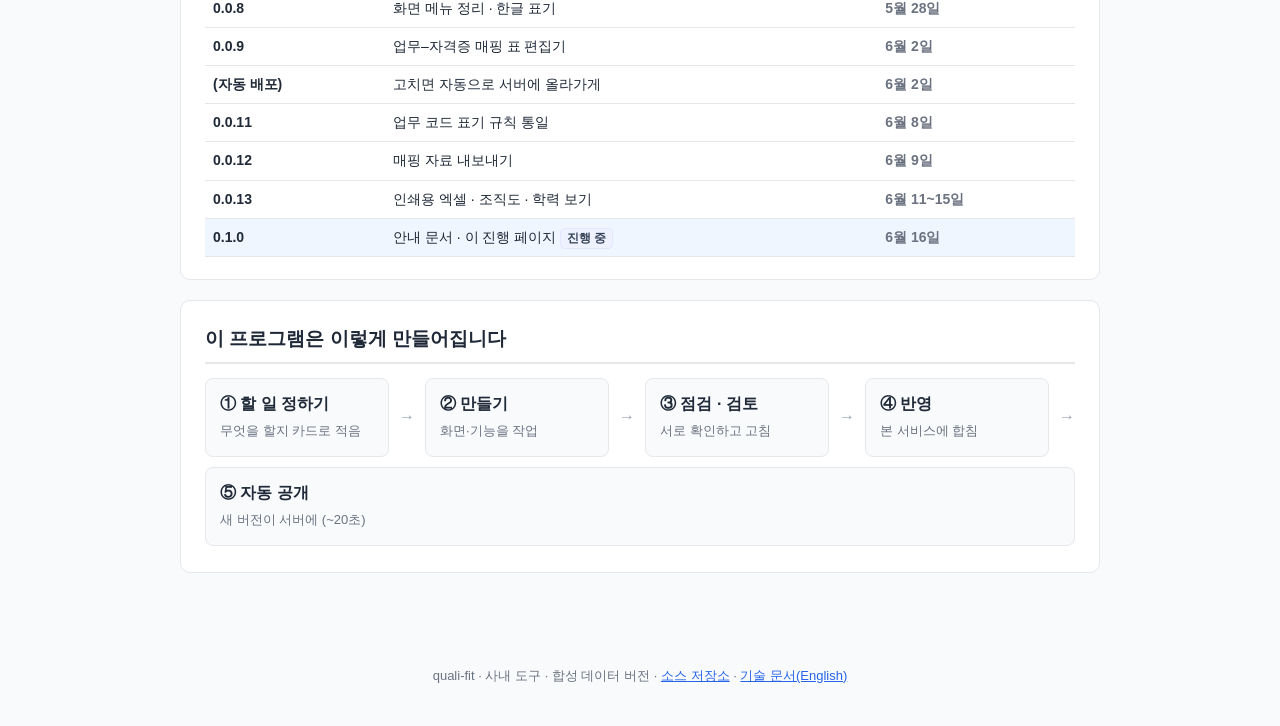
==== commit 5137b063: "docs: 진행 보드(칸반)·이번주/지난주·버전 완성일로 개편 (비개발자 친화) - index.html: 다음→진행중→끝난일 가로 보드, 큰 아이콘, 쉬운 말   (할 일/작업/▶" ====
--- a/docs/index.html
+++ b/docs/index.html
@@ -3,233 +3,193 @@
 <head>
   <meta charset="utf-8">
   <meta name="viewport" content="width=device-width, initial-scale=1">
-  <title>quali-fit — 개발 진행 & 로드맵</title>
+  <title>quali-fit — 진행 상황 한눈에 보기</title>
   <link rel="stylesheet" href="style.css">
 </head>
 <body>
 
 <header class="site">
   <div class="wrap">
-    <h1>quali-fit — 개발 진행 &amp; 로드맵</h1>
-    <p>업무에 맞는 직원을 <strong>이유와 함께 추천</strong>하는 사내 웹 도구. 이 페이지는 비개발자용으로
-       <strong>우리가 일하는 법 · 지금까지 한 일 · 앞으로 할 일</strong>을 한눈에 정리합니다.</p>
-    <p class="updated">기준일: 2026-06-16 · 현재 버전 v0.0.13 · 깊은 기술 문서는
-       <a href="https://github.com/bookseal/quali-fit/blob/main/README.md">README</a>,
-       살아있는 현황은 <a href="https://github.com/bookseal/quali-fit/issues">GitHub 이슈</a>에 있습니다.</p>
+    <h1>quali-fit — 진행 상황 한눈에 보기</h1>
+    <p>업무에 맞는 직원을 <strong>이유와 함께 추천</strong>해 주는 사내 프로그램입니다.</p>
+    <p class="updated">기준일: 2026년 6월 16일 &nbsp;·&nbsp; 실제 서비스:
+       <a href="https://quali-fit.bit-habit.com">quali-fit.bit-habit.com</a></p>
   </div>
 </header>
 
 <main>
 <div class="wrap">
 
-  <!-- 1. 우리가 일하는 법 -->
-  <section class="card">
-    <h2><span class="num">1</span>우리가 일하는 법 (GitHub 협업 흐름)</h2>
-    <p class="lead">새 기능 하나가 이런 5단계를 거쳐 실제 서비스에 올라갑니다. 비개발자도 이 흐름만 알면 진행 상황을 따라올 수 있어요.</p>
-    <div class="flow">
-      <div class="step"><span class="k">① 이슈 (Issue)</span><span class="d">"무엇을 할지" 적는 할 일 카드</span></div>
-      <div class="arrow">→</div>
-      <div class="step"><span class="k">② 브랜치 (Branch)</span><span class="d">본문을 건드리지 않는 작업용 사본</span></div>
-      <div class="arrow">→</div>
-      <div class="step"><span class="k">③ PR (Pull Request)</span><span class="d">"이렇게 바꿨어요" 제안 + 리뷰</span></div>
-      <div class="arrow">→</div>
-      <div class="step"><span class="k">④ 머지 (Merge)</span><span class="d">공식본(main)에 반영</span></div>
-      <div class="arrow">→</div>
-      <div class="step"><span class="k">⑤ 자동 배포</span><span class="d">로봇이 서버에 올림 (~20초)</span></div>
-    </div>
-    <p class="lead" style="margin-top:14px;">규칙: <strong>버전 1개 = 이슈 1개 → 브랜치 → PR → 머지.</strong>
-       그래서 아래 "주차별 진행"의 각 항목에는 연결된 이슈/PR 번호가 붙습니다.</p>
-  </section>
-
-  <!-- 2. 지금 어디까지 -->
-  <section class="card">
-    <h2><span class="num">2</span>지금 어디까지 왔나</h2>
-    <ul class="road">
-      <li><span class="ver">v0.0.13</span><span class="badge done">완료 · 현재</span>
-        <span class="desc"> — 조직도 개편 · 학력 큰 범주 집계 · A3 인쇄용 XLSX 내보내기까지 반영</span></li>
-      <li><span class="ver">v0.1.1</span><span class="badge next">다음 1순위</span>
-        <span class="desc"> — 안전 저장 &amp; 백업(저장 전 자동 백업 · 동시편집 방지) ·
-        <a href="https://github.com/bookseal/quali-fit/issues/13">#13</a></span></li>
-      <li><span class="ver">v0.1.0</span><span class="badge next">진행 중</span>
-        <span class="desc"> — 이 docs 페이지 + 문서 파리티 ·
-        <a href="https://github.com/bookseal/quali-fit/issues/39">#39</a></span></li>
-    </ul>
-  </section>
-
-  <!-- 3. 주차별 진행 로그 (매주 성과보고와 1:1) -->
-  <section class="card">
-    <h2><span class="num">3</span>주차별 진행 로그</h2>
-    <p class="lead">매주 한 일을 <strong>근거(이슈·PR 링크)</strong>와 함께 쌓습니다. 그대로 주간 성과보고 자료로 씁니다. (최신 주가 맨 위)</p>
-    <p class="legend">
-      <span class="refs"><a class="pr" href="https://github.com/bookseal/quali-fit/pulls">PR</a></span> 변경 제안·리뷰 ·
-      <span class="refs"><a class="iss" href="https://github.com/bookseal/quali-fit/issues">이슈</a></span> 할 일 정의 ·
-      <span class="refs"><a class="live" href="https://quali-fit.bit-habit.com">▶ 배포 화면</a></span> 실제 서비스(<a href="https://quali-fit.bit-habit.com">quali-fit.bit-habit.com</a>)
-    </p>
-
-    <!-- 초안: PR/이슈 기준 정리. 원장님 보고 전 메인테이너가 검토·수정합니다. -->
+  <!-- 1. 진행 보드 -->
+  <section class="card">
+    <h2>지금 어디까지 왔나</h2>
+    <p class="lead">왼쪽에서 오른쪽으로 일이 진행됩니다. 각 칸의 <strong>“자세히”</strong>를 누르면 더 자세한 설명으로 갑니다.</p>
+
+    <div class="board">
+
+      <!-- 다음 할 일 -->
+      <div class="col col-todo">
+        <div class="col-head"><span class="ico">📋</span> 다음에 할 일</div>
+
+        <div class="kanban">
+          <div class="title">안전 저장 &amp; 자동 백업</div>
+          <div class="note">저장할 때 백업본을 자동으로 남기고, 두 사람이 동시에 고쳐도 안 꼬이게.</div>
+          <div class="meta"><span class="vchip">버전 0.1.1</span>
+            <a class="more" href="https://github.com/bookseal/quali-fit/issues/13">자세히 →</a></div>
+        </div>
+
+        <div class="kanban dim">
+          <div class="title">로그인 → 여러 회사 함께 쓰기</div>
+          <div class="note">방향만 정해 둔 단계입니다. 시점은 검토 중.</div>
+          <div class="meta"><span class="vchip later">검토 중</span></div>
+        </div>
+      </div>
+
+      <!-- 진행 중 -->
+      <div class="col col-doing">
+        <div class="col-head"><span class="ico">🛠️</span> 지금 하는 중</div>
+
+        <div class="kanban">
+          <div class="title">안내 문서 · 이 페이지 정리</div>
+          <div class="note">원장님·관계자가 진행 상황을 쉽게 보도록 정리하는 중.</div>
+          <div class="meta"><span class="vchip">버전 0.1.0</span>
+            <a class="more" href="https://github.com/bookseal/quali-fit/issues/39">자세히 →</a></div>
+        </div>
+
+        <div class="kanban">
+          <div class="title">화면별로 코드 깔끔히 나누기</div>
+          <div class="note">한 파일이 커져서, 화면 단위로 정리하는 작업(단계별).</div>
+          <div class="meta">
+            <a class="more" href="https://github.com/bookseal/quali-fit/issues/40">자세히 →</a></div>
+        </div>
+      </div>
+
+      <!-- 완료 -->
+      <div class="col col-done">
+        <div class="col-head"><span class="ico">✅</span> 끝난 일</div>
+
+        <div class="kanban">
+          <div class="title">조직도 + 학력 한눈에 보기</div>
+          <div class="note">직급 순서대로, 본부별로, 전공 범주별로 정리해서 표시.</div>
+          <div class="meta"><span class="date">6월 15일 완료</span>
+            <a class="more" href="https://github.com/bookseal/quali-fit/pull/38">자세히 →</a></div>
+        </div>
+
+        <div class="kanban">
+          <div class="title">자료를 엑셀로 인쇄 (내보내기)</div>
+          <div class="note">매핑 자료를 A3 인쇄용 엑셀로 저장.</div>
+          <div class="meta"><span class="date">6월 11일 완료</span>
+            <a class="more" href="https://github.com/bookseal/quali-fit/pull/35">자세히 →</a></div>
+        </div>
+
+        <div class="kanban">
+          <div class="title">직원 추천 (이유까지 설명)</div>
+          <div class="note">업무를 고르면 적합한 직원을 점수와 근거로 추천.</div>
+          <div class="meta"><span class="date">5월 28일 완료</span>
+            <a class="more" href="https://github.com/bookseal/quali-fit/pull/11">자세히 →</a></div>
+        </div>
+      </div>
+
+    </div>
+  </section>
+
+  <!-- 2. 이번 주 / 지난 주 -->
+  <section class="card">
+    <h2>이번 주 · 지난 주 진행</h2>
+    <p class="lead">주마다 한 일을 정리합니다(주간 보고용). 그 이전 기록은
+       <a href="history.html">지난 기록 보기 →</a> 에 모아 둡니다.</p>
+
     <div class="week current">
-      <h3>조직도·학력 개편 반영 · 문서/구조 정비 시작 <span class="range">2026.06.15(월) – 06.21(일)</span></h3>
+      <h3><span class="wk-tag now">이번 주</span> 6월 15일(월) ~ 6월 21일(일)</h3>
       <ul>
-        <li><strong>조직도·학력 개편을 운영 서비스에 반영</strong> — 직급순 하향식 정렬, 3대 본부(원가·건설·학술) 그룹핑, 학력을 큰 전공 범주(공대·상대·농대 등)로 집계
-          <span class="refs">
-            <a class="pr" href="https://github.com/bookseal/quali-fit/pull/38">PR #38</a>
-            <a class="iss" href="https://github.com/bookseal/quali-fit/issues/36">이슈 #36</a>
-            <a class="iss" href="https://github.com/bookseal/quali-fit/issues/37">이슈 #37</a>
-            <a class="live" href="https://quali-fit.bit-habit.com/?mode=manage&amp;cat=employee_group&amp;svc=employee">▶ 조직도</a>
-            <a class="live" href="https://quali-fit.bit-habit.com/?mode=manage&amp;cat=employee_group&amp;svc=education">▶ 학력</a>
-          </span>
-        </li>
-        <li><strong>협업 방식</strong>: 예린(<a href="https://github.com/feed-mina">@feed-mina</a>)이 <code>yerin-work</code> 브랜치에서 개발 → 메인테이너(<a href="https://github.com/bookseal">@bookseal</a>)가 운영 데이터(직원 41·학력 72)로 검증 후 리뷰·머지</li>
-        <li>비개발자용 진행/로드맵 페이지 신설·공개 + README 한글 2링크 단순화
-          <span class="refs">
-            <a class="iss" href="https://github.com/bookseal/quali-fit/issues/39">이슈 #39</a>
-            <a class="pr" href="https://github.com/bookseal/quali-fit/pull/42">PR #42</a>
-            <a class="live" href="https://bookseal.github.io/quali-fit/">▶ 진행 페이지</a>
-          </span>
-        </li>
-        <li>다음 버전 라벨 정리: v0.0.10 → <strong>v0.1.1</strong>
-          <span class="refs">
-            <a class="iss" href="https://github.com/bookseal/quali-fit/issues/13">이슈 #13</a>
-            <a class="pr" href="https://github.com/bookseal/quali-fit/pull/43">PR #43</a>
-          </span>
-        </li>
-        <li>앱 코드 구조 정비 계획 수립 — 단일 파일을 화면별 모듈로 나누는 리팩터(단계별)
-          <span class="refs">
-            <a class="iss" href="https://github.com/bookseal/quali-fit/issues/40">이슈 #40</a>
-            <a class="iss" href="https://github.com/bookseal/quali-fit/issues/41">이슈 #41</a>
-          </span>
-        </li>
-        <li>로드맵 정리 — 먼 미래 추측성 이슈를 닫고 "정적·확실" 방향으로 재정비
-          <span class="refs">
-            <a class="iss" href="https://github.com/bookseal/quali-fit/issues/17">이슈 #17</a>
-            <a class="iss" href="https://github.com/bookseal/quali-fit/issues/18">이슈 #18</a>
-            <a class="iss" href="https://github.com/bookseal/quali-fit/issues/19">이슈 #19</a>
+        <li><strong>조직도 · 학력 보기를 실제 서비스에 반영</strong> —
+            직급 순서대로 정렬, 본부(원가·건설·학술)별로 묶기, 학력을 큰 전공 범주로 집계.
+          <span class="refs">
+            <a class="pr"  href="https://github.com/bookseal/quali-fit/pull/38">작업 #38</a>
+            <a class="iss" href="https://github.com/bookseal/quali-fit/issues/36">할 일 #36</a>
+            <a class="iss" href="https://github.com/bookseal/quali-fit/issues/37">할 일 #37</a>
+            <a class="live" href="https://quali-fit.bit-habit.com/?mode=manage&amp;cat=employee_group&amp;svc=employee">▶ 조직도 화면</a>
+            <a class="live" href="https://quali-fit.bit-habit.com/?mode=manage&amp;cat=employee_group&amp;svc=education">▶ 학력 화면</a>
+          </span>
+        </li>
+        <li>함께 만든 방법: 예린 님이 만들고 → 담당자가 실제 자료(직원 41명·학력 72건)로 확인한 뒤 반영했습니다.</li>
+        <li><strong>이 진행 페이지를 새로 만들고 공개</strong>, 첫 화면 안내도 쉬운 한글로 정리.
+          <span class="refs">
+            <a class="iss" href="https://github.com/bookseal/quali-fit/issues/39">할 일 #39</a>
+            <a class="pr"  href="https://github.com/bookseal/quali-fit/pull/42">작업 #42</a>
+            <a class="live" href="https://bookseal.github.io/quali-fit/">▶ 이 페이지</a>
+          </span>
+        </li>
+        <li>다음 작업 정리: 코드를 화면별로 나누는 계획 세움, 버전 번호 정돈(다음 = 0.1.1).
+          <span class="refs">
+            <a class="iss" href="https://github.com/bookseal/quali-fit/issues/40">할 일 #40</a>
+            <a class="iss" href="https://github.com/bookseal/quali-fit/issues/41">할 일 #41</a>
+            <a class="iss" href="https://github.com/bookseal/quali-fit/issues/13">할 일 #13</a>
           </span>
         </li>
       </ul>
     </div>
 
     <div class="week">
-      <h3>배포 자동화 정착 · 내보내기 고도화 <span class="range">2026.06.08(월) – 06.14(일)</span></h3>
+      <h3><span class="wk-tag">지난 주</span> 6월 8일(월) ~ 6월 14일(일)</h3>
       <ul>
-        <li>비개발자·입문 개발자용 소개 문서(<code>프로젝트_소개.md</code>) 작성
-          <span class="refs"><a class="pr" href="https://github.com/bookseal/quali-fit/pull/24">PR #24</a></span>
-        </li>
-        <li>앱 푸터에 배포 버전·커밋·한국시간 표시
-          <span class="refs">
-            <a class="pr" href="https://github.com/bookseal/quali-fit/pull/26">PR #26</a>
-            <a class="pr" href="https://github.com/bookseal/quali-fit/pull/27">PR #27</a>
-            <a class="live" href="https://quali-fit.bit-habit.com">▶ 배포 화면</a>
-          </span>
-        </li>
-        <li>업무분류코드 PK에 <code>WORK-</code> 접두사 — 코드 컨벤션 통일 <span class="ver-tag">v0.0.11</span>
-          <span class="refs">
-            <a class="pr" href="https://github.com/bookseal/quali-fit/pull/29">PR #29</a>
-            <a class="iss" href="https://github.com/bookseal/quali-fit/issues/28">이슈 #28</a>
-          </span>
-        </li>
-        <li>업무분류–자격증 매핑 내보내기: CSV 전치 뷰 <span class="ver-tag">v0.0.12</span> → A3 인쇄용 XLSX <span class="ver-tag">v0.0.13</span>
-          <span class="refs">
-            <a class="pr" href="https://github.com/bookseal/quali-fit/pull/32">PR #32</a>
-            <a class="iss" href="https://github.com/bookseal/quali-fit/issues/30">이슈 #30</a>
-            <a class="pr" href="https://github.com/bookseal/quali-fit/pull/35">PR #35</a>
-            <a class="iss" href="https://github.com/bookseal/quali-fit/issues/34">이슈 #34</a>
+        <li>처음 보는 사람을 위한 안내 문서 작성.
+          <span class="refs"><a class="pr" href="https://github.com/bookseal/quali-fit/pull/24">작업 #24</a></span>
+        </li>
+        <li>화면 아래에 현재 버전·날짜(한국시간) 표시.
+          <span class="refs">
+            <a class="pr" href="https://github.com/bookseal/quali-fit/pull/26">작업 #26</a>
+            <a class="pr" href="https://github.com/bookseal/quali-fit/pull/27">작업 #27</a>
+            <a class="live" href="https://quali-fit.bit-habit.com">▶ 서비스</a>
+          </span>
+        </li>
+        <li>업무 코드 표기 규칙 통일, 매핑 자료 내보내기(엑셀)까지. <span class="vchip">0.0.11~0.0.13</span>
+          <span class="refs">
+            <a class="pr" href="https://github.com/bookseal/quali-fit/pull/29">작업 #29</a>
+            <a class="pr" href="https://github.com/bookseal/quali-fit/pull/32">작업 #32</a>
+            <a class="pr" href="https://github.com/bookseal/quali-fit/pull/35">작업 #35</a>
             <a class="live" href="https://quali-fit.bit-habit.com/?mode=manage&amp;cat=work_group&amp;svc=work_code_cert_map">▶ 매핑 화면</a>
           </span>
         </li>
-        <li>직원 조직도 · 자격증 만료 알림 · 학력 집계 1차
-          <span class="refs"><a class="pr" href="https://github.com/bookseal/quali-fit/pull/33">PR #33</a></span>
-        </li>
-        <li>문서만 바뀐 푸시는 배포를 건너뛰도록 CI 정리
-          <span class="refs"><a class="pr" href="https://github.com/bookseal/quali-fit/pull/25">PR #25</a></span>
-        </li>
       </ul>
     </div>
-
-    <div class="week">
-      <h3>매핑 행렬 편집기 · 배포 인프라 구축 <span class="range">2026.06.01(월) – 06.07(일)</span></h3>
-      <ul>
-        <li>업무–자격증 매핑 행렬(matrix) 편집기 <span class="ver-tag">v0.0.9</span>
-          <span class="refs">
-            <a class="pr" href="https://github.com/bookseal/quali-fit/pull/20">PR #20</a>
-            <a class="iss" href="https://github.com/bookseal/quali-fit/issues/12">이슈 #12</a>
-            <a class="live" href="https://quali-fit.bit-habit.com/?mode=manage&amp;cat=work_group&amp;svc=work_code_cert_map">▶ 매핑 화면</a>
-          </span>
-        </li>
-        <li>배포 자동화 구축: Docker + Kubernetes + GitHub Actions(커밋별 이미지 태그)
-          <span class="refs">
-            <a class="pr" href="https://github.com/bookseal/quali-fit/pull/21">PR #21</a>
-            <a class="iss" href="https://github.com/bookseal/quali-fit/issues/14">이슈 #14</a>
-          </span>
-        </li>
-        <li>서버 디스크 정리·러너 최신화 등 배포 안정화
-          <span class="refs">
-            <a class="pr" href="https://github.com/bookseal/quali-fit/pull/22">PR #22</a>
-            <a class="pr" href="https://github.com/bookseal/quali-fit/pull/23">PR #23</a>
-          </span>
-        </li>
-      </ul>
-    </div>
-
-    <div class="week">
-      <h3>추천 엔진 핵심 완성 <span class="range">2026.05.25(월) – 05.31(일)</span></h3>
-      <ul>
-        <li>6개 테이블 공통 CRUD 편집기(FK 드롭다운·자동 ID) <span class="ver-tag">v0.0.6</span>
-          <span class="refs">
-            <a class="pr" href="https://github.com/bookseal/quali-fit/pull/7">PR #7</a>
-            <a class="iss" href="https://github.com/bookseal/quali-fit/issues/6">이슈 #6</a>
-          </span>
-        </li>
-        <li>설명 가능한 점수 계산 서비스(이유까지 보여주는 추천) <span class="ver-tag">v0.0.7</span>
-          <span class="refs">
-            <a class="pr" href="https://github.com/bookseal/quali-fit/pull/9">PR #9</a>
-            <a class="iss" href="https://github.com/bookseal/quali-fit/issues/8">이슈 #8</a>
-            <a class="live" href="https://quali-fit.bit-habit.com/?mode=recommend">▶ 추천 화면</a>
-          </span>
-        </li>
-        <li>2단 내비게이션 · 한글 UI · 추천 화면 자격증 프로필 <span class="ver-tag">v0.0.8</span>
-          <span class="refs">
-            <a class="pr" href="https://github.com/bookseal/quali-fit/pull/11">PR #11</a>
-            <a class="iss" href="https://github.com/bookseal/quali-fit/issues/10">이슈 #10</a>
-          </span>
-        </li>
-      </ul>
-    </div>
-  </section>
-
-  <!-- 4. 앞으로 -->
-  <section class="card">
-    <h2><span class="num">4</span>앞으로 갈 길</h2>
-    <ul class="road">
-      <li><span class="ver">v0.1.1</span><span class="badge next">다음</span>
-        <span class="desc"> — 안전 저장 &amp; 백업: 저장 전 자동 백업, 동시편집 방지, 실패 시 명확한 오류</span></li>
-      <li><span class="ver">v0.1.0</span><span class="badge next">진행 중</span>
-        <span class="desc"> — 비개발자용 문서(이 페이지) + 코드 구조 정리(<a href="https://github.com/bookseal/quali-fit/issues/40">#40</a> 리팩터)</span></li>
-      <li><span class="ver">그 다음</span><span class="badge later">방향 · 검토 중</span>
-        <span class="desc"> — 로그인(인증) → 여러 회사 동시 지원 → 외부 연동.
-        <strong>정적·확실</strong>을 원칙으로 두고, 구체화될 때 이슈로 다시 띄웁니다.</span></li>
-    </ul>
-    <p class="lead" style="margin-top:12px;"><strong>안 할 것도 정해 둠</strong>(과금·자동 회원가입 등).
-       범위를 좁게 유지하는 것도 설계의 일부입니다.</p>
-  </section>
-
-  <!-- 5. 전체 버전 표 -->
-  <section class="card">
-    <h2><span class="num">5</span>전체 버전 히스토리</h2>
+  </section>
+
+  <!-- 3. 버전 기록 -->
+  <section class="card">
+    <h2>버전 기록 (완성한 날짜)</h2>
+    <p class="lead">버전이 올라간 날짜를 보면 어느 속도로 진행됐는지 알 수 있습니다.</p>
     <table class="vh">
-      <thead><tr><th>버전</th><th>무엇이 추가됐나</th></tr></thead>
+      <thead><tr><th>버전</th><th>무엇이 좋아졌나</th><th>완성한 날</th></tr></thead>
       <tbody>
-        <tr><td class="v">v0.0.1–5</td><td>기반: Streamlit · SQLite 6개 테이블 · 읽기 뷰 · 직원 CRUD · 검증 로직</td></tr>
-        <tr><td class="v">v0.0.6</td><td>6개 테이블 공통 CRUD · FK 드롭다운 · 자동 ID</td></tr>
-        <tr><td class="v">v0.0.7</td><td>설명 가능한 점수 계산 + 추천 모드</td></tr>
-        <tr><td class="v">v0.0.8</td><td>UX 개편: 2단 내비 · 한글 라벨 · 자격증 프로필</td></tr>
-        <tr><td class="v">v0.0.9</td><td>업무–자격증 매핑 행렬 편집기</td></tr>
-        <tr><td class="v">(배포)</td><td>Docker · k8s · GitHub Actions 자동 배포</td></tr>
-        <tr><td class="v">v0.0.11</td><td>업무코드 <code>WORK-</code> 접두사 컨벤션 통일</td></tr>
-        <tr><td class="v">v0.0.12</td><td>매핑 내보내기 CSV 전치 뷰</td></tr>
-        <tr><td class="v">v0.0.13</td><td>A3 인쇄용 XLSX 내보내기 · 조직도 개편 · 학력 큰 범주 집계</td></tr>
+        <tr><td class="v">0.0.1~0.0.5</td><td>기초 만들기 (자료 6종 입력·조회)</td><td class="d">5월 23~27일</td></tr>
+        <tr><td class="v">0.0.6</td><td>모든 자료를 한 화면에서 편집</td><td class="d">5월 27일</td></tr>
+        <tr><td class="v">0.0.7</td><td>이유까지 설명하는 직원 추천</td><td class="d">5월 27일</td></tr>
+        <tr><td class="v">0.0.8</td><td>화면 메뉴 정리 · 한글 표기</td><td class="d">5월 28일</td></tr>
+        <tr><td class="v">0.0.9</td><td>업무–자격증 매핑 표 편집기</td><td class="d">6월 2일</td></tr>
+        <tr><td class="v">(자동 배포)</td><td>고치면 자동으로 서버에 올라가게</td><td class="d">6월 2일</td></tr>
+        <tr><td class="v">0.0.11</td><td>업무 코드 표기 규칙 통일</td><td class="d">6월 8일</td></tr>
+        <tr><td class="v">0.0.12</td><td>매핑 자료 내보내기</td><td class="d">6월 9일</td></tr>
+        <tr><td class="v">0.0.13</td><td>인쇄용 엑셀 · 조직도 · 학력 보기</td><td class="d">6월 11~15일</td></tr>
+        <tr class="cur"><td class="v">0.1.0</td><td>안내 문서 · 이 진행 페이지 <span class="vchip">진행 중</span></td><td class="d">6월 16일</td></tr>
       </tbody>
     </table>
+  </section>
+
+  <!-- 4. 만들어지는 과정 (쉬운 설명) -->
+  <section class="card">
+    <h2>이 프로그램은 이렇게 만들어집니다</h2>
+    <div class="flow">
+      <div class="step"><span class="k">① 할 일 정하기</span><span class="d">무엇을 할지 카드로 적음</span></div>
+      <div class="arrow">→</div>
+      <div class="step"><span class="k">② 만들기</span><span class="d">화면·기능을 작업</span></div>
+      <div class="arrow">→</div>
+      <div class="step"><span class="k">③ 점검 · 검토</span><span class="d">서로 확인하고 고침</span></div>
+      <div class="arrow">→</div>
+      <div class="step"><span class="k">④ 반영</span><span class="d">본 서비스에 합침</span></div>
+      <div class="arrow">→</div>
+      <div class="step"><span class="k">⑤ 자동 공개</span><span class="d">새 버전이 서버에 (~20초)</span></div>
+    </div>
   </section>
 
 </div>
@@ -238,7 +198,8 @@
 <footer class="site">
   <div class="wrap">
     quali-fit · 사내 도구 · 합성 데이터 버전 ·
-    <a href="https://github.com/bookseal/quali-fit">GitHub 저장소</a>
+    <a href="https://github.com/bookseal/quali-fit">소스 저장소</a> ·
+    <a href="https://github.com/bookseal/quali-fit/blob/main/README.en.md">기술 문서(English)</a>
   </div>
 </footer>
 
--- a/docs/style.css
+++ b/docs/style.css
@@ -147,8 +147,84 @@
 a { color: var(--accent); }
 footer.site { color: var(--muted); font-size: 13px; text-align: center; padding: 24px 0 40px; }
 
+/* 진행 보드 (다음 → 진행 중 → 완료) */
+.board {
+  display: grid;
+  grid-template-columns: repeat(3, 1fr);
+  gap: 14px;
+  margin-top: 8px;
+}
+.col {
+  background: var(--soft);
+  border: 1px solid var(--line);
+  border-radius: 10px;
+  padding: 12px;
+}
+.col-head {
+  display: flex;
+  align-items: center;
+  gap: 8px;
+  font-size: 17px;
+  font-weight: 800;
+  padding: 4px 4px 12px;
+}
+.col-head .ico { font-size: 26px; line-height: 1; }
+.col-todo .col-head { color: #b45309; }
+.col-doing .col-head { color: #1d4ed8; }
+.col-done  .col-head { color: #15803d; }
+
+.kanban {
+  background: var(--bg);
+  border: 1px solid var(--line);
+  border-left: 5px solid var(--later);
+  border-radius: 8px;
+  padding: 11px 13px;
+  margin-bottom: 10px;
+}
+.col-todo  .kanban { border-left-color: #d97706; }
+.col-doing .kanban { border-left-color: #2563eb; }
+.col-done  .kanban { border-left-color: #16a34a; }
+.kanban:last-child { margin-bottom: 0; }
+.kanban.dim { opacity: 0.72; }
+.kanban .title { font-weight: 700; font-size: 15px; }
+.kanban .note { font-size: 13px; color: var(--muted); margin-top: 4px; }
+.kanban .meta { margin-top: 9px; display: flex; align-items: center; gap: 10px; flex-wrap: wrap; }
+.kanban .date { font-size: 12.5px; font-weight: 700; color: #15803d; }
+.kanban .more { font-size: 13px; font-weight: 700; text-decoration: none; }
+.kanban .more:hover { text-decoration: underline; }
+
+.vchip {
+  display: inline-block;
+  font-size: 11.5px; font-weight: 700;
+  color: #334155; background: #eef2ff;
+  border: 1px solid #e0e7ff; border-radius: 5px;
+  padding: 0 6px;
+}
+.vchip.later { color: var(--muted); background: var(--soft); border-color: var(--line); }
+
+/* 주차 태그 */
+.wk-tag {
+  display: inline-block;
+  font-size: 13px; font-weight: 800;
+  color: #475569; background: var(--soft);
+  border: 1px solid var(--line); border-radius: 6px;
+  padding: 1px 9px; margin-right: 8px;
+}
+.wk-tag.now { color: #fff; background: var(--accent); border-color: var(--accent); }
+
+/* 버전 표 — 완성 날짜 열 */
+table.vh td.d { white-space: nowrap; color: var(--muted); font-weight: 600; }
+table.vh tr.cur td { background: #eff6ff; }
+
+/* 좁은 화면(노트북 작은 폭/태블릿)에서 보드는 세로로 쌓기 */
+@media (max-width: 760px) {
+  .board { grid-template-columns: 1fr; }
+}
+
 /* 인쇄(A4) — 주간 성과보고 출력용 */
 @media print {
+  .board { grid-template-columns: repeat(3, 1fr); }
+  .col, .kanban { break-inside: avoid; }
   body { background: #fff; }
   section.card { border: none; padding: 8px 0; margin: 8px 0; page-break-inside: avoid; }
   header.site { border-bottom: 1px solid #000; }
